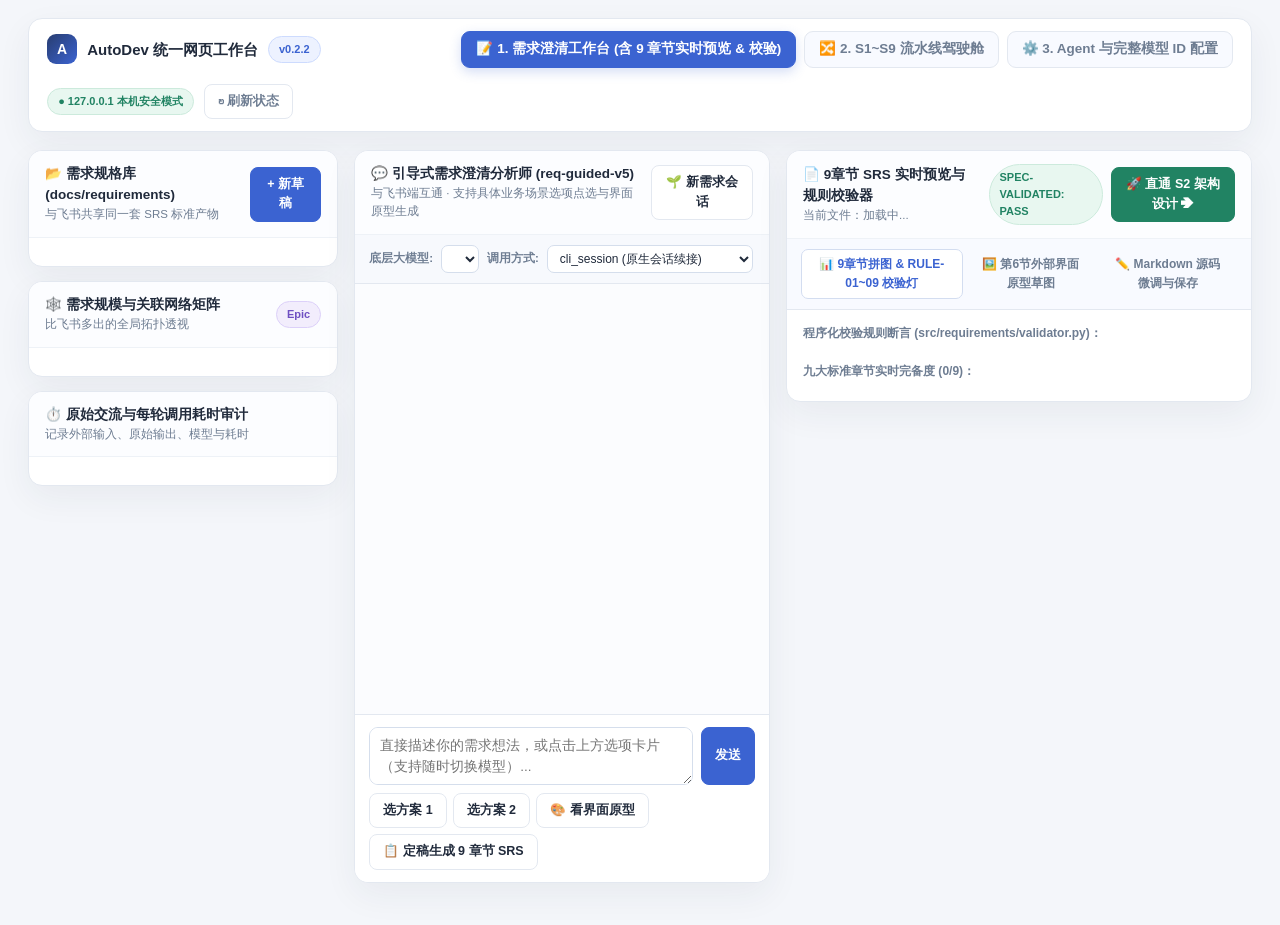
==== src/web/ui.html @ 83dfb812 "feat(web): 沉淀全系统统一网页客户端标准需求规格并落地需求澄清与S1-S9流水线一体化Web工作台 (v0.3.0)" ====
<!doctype html>
<html lang="zh-CN">
<head>
  <meta charset="utf-8">
  <meta name="viewport" content="width=device-width, initial-scale=1">
  <meta name="color-scheme" content="light">
  <title>AutoDev｜全系统统一网页客户端 (需求澄清工作台 + S1~S9 流水线驾驶舱)</title>
  <style>
    :root {
      color-scheme: light;
      --ink: #202a3b;
      --muted: #6e7d92;
      --line: #e3e8f0;
      --paper: #f4f6fa;
      --card: #ffffff;
      --blue: #3b63d1;
      --blue-soft: #edf2ff;
      --green: #218363;
      --green-soft: #e8f7f0;
      --amber: #a36a14;
      --amber-soft: #fff6e5;
      --violet: #6f4fc2;
      --violet-soft: #f2edfc;
      --red: #c24b56;
      --red-soft: #fdecee;
      --shadow: 0 12px 34px rgba(28, 43, 72, .06);
    }
    * { box-sizing: border-box; }
    body {
      margin: 0;
      background: var(--paper);
      color: var(--ink);
      font: 13.5px/1.55 -apple-system, BlinkMacSystemFont, "PingFang SC", "Segoe UI", sans-serif;
    }
    button, select, input, textarea { color: inherit; font: inherit; }
    .shell { max-width: 1560px; margin: 0 auto; padding: 18px clamp(14px, 2.2vw, 32px) 42px; }

    /* Top Navigation Bar */
    .topbar {
      display: flex;
      justify-content: space-between;
      align-items: center;
      gap: 16px;
      padding: 12px 18px;
      background: #fff;
      border: 1px solid var(--line);
      border-radius: 14px;
      box-shadow: var(--shadow);
      margin-bottom: 18px;
      flex-wrap: wrap;
    }
    .brand { display: flex; align-items: center; gap: 10px; font-size: 15px; font-weight: 760; }
    .brand-mark {
      display: grid;
      place-items: center;
      width: 30px;
      height: 30px;
      color: #fff;
      background: linear-gradient(135deg, #283d70, #3b63d1);
      border-radius: 9px;
      font-size: 14px;
      font-weight: 800;
    }
    .nav-tabs { display: flex; gap: 8px; flex-wrap: wrap; }
    .nav-tab {
      border: 1px solid var(--line);
      background: #f8faff;
      color: var(--muted);
      padding: 7px 14px;
      border-radius: 9px;
      font-weight: 650;
      cursor: pointer;
      transition: .15s ease;
    }
    .nav-tab:hover { border-color: #c5d3f5; color: var(--ink); }
    .nav-tab.active {
      background: var(--blue);
      border-color: var(--blue);
      color: #fff;
      box-shadow: 0 4px 12px rgba(59, 99, 209, .22);
    }
    .top-meta { display: flex; align-items: center; gap: 10px; font-size: 12px; color: var(--muted); }
    .pill {
      display: inline-flex;
      align-items: center;
      gap: 5px;
      padding: 4px 10px;
      border-radius: 999px;
      font-size: 11px;
      font-weight: 650;
    }
    .pill.green { background: var(--green-soft); color: var(--green); border: 1px solid #cceadc; }
    .pill.amber { background: var(--amber-soft); color: var(--amber); border: 1px solid #f2ddb6; }
    .pill.blue { background: var(--blue-soft); color: var(--blue); border: 1px solid #cddbfe; }
    .pill.violet { background: var(--violet-soft); color: var(--violet); border: 1px solid #dcd0f9; }
    .pill.red { background: var(--red-soft); color: var(--red); border: 1px solid #f5c8cd; }

    .view-section { display: none; }
    .view-section.active { display: block; }

    /* Common Panels */
    .panel {
      background: var(--card);
      border: 1px solid var(--line);
      border-radius: 14px;
      box-shadow: var(--shadow);
      overflow: hidden;
    }
    .panel-head {
      display: flex;
      justify-content: space-between;
      align-items: center;
      gap: 10px;
      padding: 13px 16px;
      border-bottom: 1px solid #eef2f7;
      background: #fcfdff;
    }
    .panel-title { margin: 0; font-size: 13.5px; font-weight: 750; }
    .panel-sub { color: var(--muted); font-size: 11.5px; }
    .panel-body { padding: 14px 16px; }

    /* Buttons */
    .btn {
      display: inline-flex;
      align-items: center;
      justify-content: center;
      gap: 6px;
      padding: 7px 13px;
      border-radius: 8px;
      border: 1px solid var(--line);
      background: #fff;
      font-size: 12.5px;
      font-weight: 650;
      cursor: pointer;
      transition: .15s ease;
    }
    .btn:hover { background: #f5f8ff; border-color: #c2d1f7; }
    .btn.primary { background: var(--blue); border-color: var(--blue); color: #fff; }
    .btn.primary:hover { background: #2f54bd; }
    .btn.success { background: var(--green); border-color: var(--green); color: #fff; }
    .btn.success:hover { background: #1a6e52; }
    .btn:disabled { opacity: .55; cursor: not-allowed; }

    /* TAB 1: Three-Column Requirement Clarification Workbench */
    .req-grid {
      display: grid;
      grid-template-columns: 310px minmax(400px, 1fr) minmax(460px, 1.12fr);
      gap: 16px;
      align-items: start;
    }
    .srs-item {
      padding: 10px 12px;
      border: 1px solid var(--line);
      border-radius: 10px;
      margin-bottom: 8px;
      cursor: pointer;
      transition: .15s ease;
      background: #fff;
    }
    .srs-item:hover { border-color: #bfd0f7; background: #f9fbff; }
    .srs-item.selected { border-color: var(--blue); background: #f2f6ff; }
    .srs-item-title { font-weight: 700; font-size: 13px; margin-bottom: 4px; word-break: break-all; }
    .srs-item-meta { display: flex; justify-content: space-between; align-items: center; font-size: 11px; color: var(--muted); }

    .rel-card {
      padding: 8px 10px;
      border-radius: 8px;
      background: #f8faff;
      border: 1px solid #e5ecf8;
      margin-bottom: 6px;
      font-size: 12px;
    }
    .rel-type { font-weight: 700; color: var(--violet); margin-right: 6px; font-family: ui-monospace, SFMono-Regular, Menlo, monospace; }

    /* Chat Area */
    .chat-toolbar {
      display: flex;
      gap: 8px;
      flex-wrap: wrap;
      padding: 10px 14px;
      background: #f7f9fd;
      border-bottom: 1px solid var(--line);
      align-items: center;
    }
    .chat-toolbar select {
      padding: 5px 8px;
      border-radius: 7px;
      border: 1px solid #d5deec;
      background: #fff;
      font-size: 12px;
    }
    .chat-stream {
      height: 430px;
      overflow-y: auto;
      padding: 14px;
      display: flex;
      flex-direction: column;
      gap: 12px;
      background: #fbfcfe;
    }
    .msg {
      max-width: 92%;
      padding: 11px 14px;
      border-radius: 12px;
      font-size: 13px;
      line-height: 1.55;
      white-space: pre-wrap;
    }
    .msg.user {
      align-self: flex-end;
      background: var(--blue);
      color: #fff;
      border-bottom-right-radius: 3px;
    }
    .msg.assistant {
      align-self: flex-start;
      background: #fff;
      border: 1px solid var(--line);
      border-bottom-left-radius: 3px;
      box-shadow: 0 2px 8px rgba(0,0,0,.03);
    }
    .choice-box { display: grid; gap: 7px; margin-top: 10px; }
    .choice-btn {
      text-align: left;
      padding: 9px 11px;
      border-radius: 9px;
      border: 1px solid #cad8f8;
      background: #f4f7ff;
      cursor: pointer;
      transition: .15s ease;
    }
    .choice-btn:hover { background: #e6eeff; border-color: var(--blue); }
    .chat-input-area {
      padding: 12px 14px;
      border-top: 1px solid var(--line);
      background: #fff;
    }
    .chat-input-row { display: flex; gap: 8px; }
    .chat-input-row textarea {
      flex: 1;
      height: 58px;
      padding: 8px 10px;
      border: 1px solid #d5deec;
      border-radius: 9px;
      resize: vertical;
    }
    .quick-actions { display: flex; gap: 6px; margin-top: 8px; flex-wrap: wrap; }

    /* Right Column: SRS Live Preview & Validator Checklist */
    .subtabs { display: flex; gap: 6px; padding: 10px 14px; border-bottom: 1px solid var(--line); background: #f8faff; }
    .subtab {
      padding: 5px 10px;
      border-radius: 7px;
      border: 1px solid transparent;
      font-size: 12px;
      font-weight: 650;
      color: var(--muted);
      cursor: pointer;
      background: transparent;
    }
    .subtab.active { background: #fff; border-color: #d3ddf0; color: var(--blue); }
    .rule-grid { display: grid; grid-template-columns: 1fr 1fr; gap: 7px; margin-bottom: 12px; }
    .rule-item {
      display: flex;
      align-items: center;
      gap: 7px;
      padding: 7px 9px;
      border-radius: 8px;
      border: 1px solid var(--line);
      font-size: 11.5px;
      background: #fff;
    }
    .rule-item.pass { border-color: #cceadc; background: #f6fcf9; }
    .rule-item.fail { border-color: #f5c8cd; background: #fff8f8; }
    .sec-list { display: grid; gap: 7px; max-height: 360px; overflow-y: auto; }
    .sec-card {
      padding: 9px 11px;
      border-radius: 9px;
      border: 1px solid var(--line);
      background: #fff;
    }
    .sec-card-head { display: flex; justify-content: space-between; align-items: center; font-weight: 700; font-size: 12.5px; }
    .sec-card-preview { margin-top: 4px; font-size: 11.5px; color: var(--muted); white-space: pre-wrap; max-height: 68px; overflow: hidden; }
    .wireframe-box {
      background: #172030;
      color: #e6edf7;
      padding: 14px;
      border-radius: 10px;
      font: 12px/1.45 ui-monospace, SFMono-Regular, Menlo, Monaco, Consolas, monospace;
      overflow-x: auto;
      white-space: pre;
    }
    .srs-editor {
      width: 100%;
      height: 440px;
      padding: 12px;
      border: 1px solid #d5deec;
      border-radius: 9px;
      font: 12.5px/1.5 ui-monospace, SFMono-Regular, Menlo, monospace;
    }

    /* TAB 2: S1~S9 Pipeline Cockpit (Inherited & Expanded from autodev-workflow-prototype.html) */
    .run-selector-bar {
      display: flex;
      gap: 10px;
      overflow-x: auto;
      padding-bottom: 8px;
      margin-bottom: 14px;
    }
    .run-chip {
      flex: none;
      display: flex;
      align-items: center;
      gap: 8px;
      padding: 9px 14px;
      background: #fff;
      border: 1px solid var(--line);
      border-radius: 11px;
      cursor: pointer;
      transition: .15s ease;
    }
    .run-chip:hover { border-color: #b8caf6; }
    .run-chip.selected { border-color: var(--blue); background: #f2f6ff; box-shadow: 0 3px 10px rgba(59,99,209,.1); }
    .overview-metrics {
      display: grid;
      grid-template-columns: repeat(4, 1fr);
      margin-bottom: 16px;
      background: #fff;
      border: 1px solid var(--line);
      border-radius: 12px;
      box-shadow: var(--shadow);
    }
    .metric { padding: 12px 16px; border-right: 1px solid var(--line); }
    .metric:last-child { border-right: 0; }
    .metric-label { color: var(--muted); font-size: 11px; }
    .metric-value { margin-top: 3px; font-weight: 750; font-size: 14px; }

    .cockpit-workspace {
      display: grid;
      grid-template-columns: minmax(410px, 0.96fr) minmax(480px, 1.14fr);
      gap: 16px;
      align-items: start;
    }
    .stages { padding: 8px 14px 14px 18px; }
    .stage-row {
      position: relative;
      display: grid;
      grid-template-columns: 31px minmax(0, 1fr);
      gap: 10px;
      width: 100%;
      border: 0;
      padding: 0;
      text-align: left;
      background: transparent;
      cursor: pointer;
    }
    .stage-row:not(:last-child) { padding-bottom: 7px; }
    .stage-row:not(:last-child)::before {
      content: "";
      position: absolute;
      left: 14px;
      top: 30px;
      bottom: 0;
      width: 1px;
      background: #e2e8f0;
    }
    .stage-marker {
      z-index: 1;
      display: grid;
      place-items: center;
      width: 29px;
      height: 29px;
      border: 1px solid #dfe5ec;
      border-radius: 50%;
      color: #8a96a7;
      background: #fff;
      font-size: 10px;
      font-weight: 700;
    }
    .stage-content {
      min-width: 0;
      border: 1px solid transparent;
      border-radius: 10px;
      padding: 7px 10px 8px;
      transition: .15s ease;
    }
    .stage-row:hover .stage-content { background: #f8faff; }
    .stage-row.selected .stage-content { border-color: #cad8fb; background: #f3f7ff; }
    .stage-row.complete .stage-marker { border-color: #b9dfcf; color: var(--green); background: var(--green-soft); }
    .stage-row.running .stage-marker { border-color: #bdcdf8; color: var(--blue); background: var(--blue-soft); box-shadow: 0 0 0 4px #eff3ff; }
    .stage-row.paused .stage-marker { border-color: #f0d9ad; color: var(--amber); background: var(--amber-soft); }
    .stage-topline { display: flex; align-items: center; gap: 8px; }
    .stage-name { font-size: 13px; font-weight: 700; }
    .stage-id { color: #909cb0; font-size: 10.5px; font-weight: 700; }
    .status-badge {
      margin-left: auto;
      border-radius: 999px;
      padding: 2px 8px;
      font-size: 10px;
      font-weight: 650;
    }
    .status-badge.complete { color: var(--green); background: var(--green-soft); }
    .status-badge.running { color: var(--blue); background: var(--blue-soft); }
    .status-badge.paused { color: var(--amber); background: var(--amber-soft); }
    .status-badge.pending { color: #7f8c9f; background: #f1f4f8; }
    .stage-summary { margin-top: 2px; color: var(--muted); font-size: 11.5px; }

    .artifact-viewer {
      background: #1a2232;
      color: #e9eef7;
      padding: 13px;
      border-radius: 10px;
      font: 12px/1.5 ui-monospace, SFMono-Regular, Menlo, monospace;
      max-height: 360px;
      overflow: auto;
      white-space: pre-wrap;
    }
    .human-panel {
      border-color: #ecdcbf;
      background: linear-gradient(130deg, #fffdf9, #fff9ee);
      margin-top: 14px;
    }
    .human-options { display: grid; gap: 8px; margin: 10px 0; }
    .human-option {
      display: flex;
      align-items: center;
      gap: 8px;
      padding: 8px 10px;
      border: 1px solid #eadcc3;
      border-radius: 8px;
      background: rgba(255,255,255,.75);
      cursor: pointer;
    }

    /* TAB 3: Config Table */
    .cfg-table { width: 100%; border-collapse: collapse; font-size: 13px; }
    .cfg-table th, .cfg-table td { padding: 10px 12px; border-bottom: 1px solid var(--line); text-align: left; }
    .cfg-table th { background: #f8faff; color: var(--muted); font-weight: 700; font-size: 12px; }

    .toast {
      position: fixed;
      bottom: 20px;
      right: 24px;
      padding: 11px 16px;
      background: #1e293b;
      color: #fff;
      border-radius: 10px;
      box-shadow: 0 10px 25px rgba(0,0,0,.18);
      font-size: 13px;
      display: none;
      z-index: 999;
    }
    @media (max-width: 1180px) {
      .req-grid, .cockpit-workspace { grid-template-columns: 1fr; }
      .overview-metrics { grid-template-columns: 1fr 1fr; }
    }
  </style>
</head>
<body>
  <main class="shell">
    <!-- Topbar -->
    <nav class="topbar" aria-label="主导航">
      <div class="brand">
        <span class="brand-mark">A</span>
        <span>AutoDev 统一网页工作台</span>
        <span class="pill blue">v0.2.2</span>
      </div>
      <div class="nav-tabs" role="tablist">
        <button class="nav-tab active" data-tab="tab-req" onclick="switchMainTab('tab-req')">
          📝 1. 需求澄清工作台 (含 9 章节实时预览 & 校验)
        </button>
        <button class="nav-tab" data-tab="tab-cockpit" onclick="switchMainTab('tab-cockpit')">
          🔀 2. S1~S9 流水线驾驶舱 <span id="nav-human-badge" class="pill amber" style="display:none;margin-left:4px;">待决定</span>
        </button>
        <button class="nav-tab" data-tab="tab-config" onclick="switchMainTab('tab-config')">
          ⚙️ 3. Agent 与完整模型 ID 配置
        </button>
      </div>
      <div class="top-meta">
        <span class="pill green">● 127.0.0.1 本机安全模式</span>
        <button class="btn" onclick="refreshOverview()">↻ 刷新状态</button>
      </div>
    </nav>

    <!-- =====================================================================
         TAB 1: 需求澄清工作台 (比飞书多出：关系网络、耗时审计、9章节实时预览、RULE-01~09红绿灯)
         ===================================================================== -->
    <section id="tab-req" class="view-section active">
      <div class="req-grid">
        <!-- 左栏：需求库、规模与关联网络图谱、每轮调用耗时审计 -->
        <div style="display:grid;gap:14px;">
          <section class="panel">
            <div class="panel-head">
              <div>
                <h2 class="panel-title">📂 需求规格库 (docs/requirements)</h2>
                <div class="panel-sub">与飞书共享同一套 SRS 标准产物</div>
              </div>
              <button class="btn primary" onclick="createNewSrsDraft()">+ 新草稿</button>
            </div>
            <div class="panel-body" id="srs-list-container" style="max-height:230px;overflow-y:auto;"></div>
          </section>

          <section class="panel">
            <div class="panel-head">
              <div>
                <h2 class="panel-title">🕸️ 需求规模与关联网络矩阵</h2>
                <div class="panel-sub">比飞书多出的全局拓扑透视</div>
              </div>
              <span id="current-scale-badge" class="pill violet">Epic</span>
            </div>
            <div class="panel-body" id="relations-container"></div>
          </section>

          <section class="panel">
            <div class="panel-head">
              <div>
                <h2 class="panel-title">⏱️ 原始交流与每轮调用耗时审计</h2>
                <div class="panel-sub">记录外部输入、原始输出、模型与耗时</div>
              </div>
            </div>
            <div class="panel-body" id="audit-log-container" style="max-height:190px;overflow-y:auto;font-size:11.5px;"></div>
          </section>
        </div>

        <!-- 中栏：引导式需求澄清对话（支持模型/调用方式独立切换、1/2 数字卡片点选） -->
        <section class="panel">
          <div class="panel-head">
            <div>
              <h2 class="panel-title">💬 引导式需求澄清分析师 (req-guided-v5)</h2>
              <div class="panel-sub">与飞书端互通 · 支持具体业务场景选项点选与界面原型生成</div>
            </div>
            <button class="btn" onclick="sendQuickChat('/new')">🌱 新需求会话</button>
          </div>
          <div class="chat-toolbar">
            <label style="font-size:11.5px;font-weight:700;color:var(--muted);">底层大模型:</label>
            <select id="req-model-select" title="完整模型 ID 源自 config.yaml"></select>
            <label style="font-size:11.5px;font-weight:700;color:var(--muted);">调用方式:</label>
            <select id="req-mode-select">
              <option value="cli_session">cli_session (原生会话续接)</option>
              <option value="cli_stateless">cli_stateless (无状态+历史注入)</option>
            </select>
          </div>
          <div class="chat-stream" id="chat-stream"></div>
          <div class="chat-input-area">
            <div class="chat-input-row">
              <textarea id="chat-input" placeholder="直接描述你的需求想法，或点击上方选项卡片（支持随时切换模型）..."></textarea>
              <button class="btn primary" id="chat-send-btn" onclick="sendReqChat()">发送</button>
            </div>
            <div class="quick-actions">
              <button class="btn" onclick="sendQuickChat('1')">选方案 1</button>
              <button class="btn" onclick="sendQuickChat('2')">选方案 2</button>
              <button class="btn" onclick="sendQuickChat('看原型')">🎨 看界面原型</button>
              <button class="btn" onclick="sendQuickChat('定稿')">📋 定稿生成 9 章节 SRS</button>
            </div>
          </div>
        </section>

        <!-- 右栏：9章节 SRS 实时生长预览、RULE-01~09 校验器与一键直通 S2 -->
        <section class="panel">
          <div class="panel-head">
            <div>
              <h2 class="panel-title" id="preview-doc-title">📄 9章节 SRS 实时预览与规则校验器</h2>
              <div class="panel-sub" id="preview-doc-filename">当前文件：加载中...</div>
            </div>
            <div style="display:flex;gap:8px;align-items:center;">
              <span id="srs-valid-badge" class="pill green">SPEC-VALIDATED: PASS</span>
              <button class="btn success" id="handoff-s2-btn" onclick="handoffCurrentSrsToS2()">
                🚀 直通 S2 架构设计 ➔
              </button>
            </div>
          </div>
          <div class="subtabs">
            <button class="subtab active" data-sub="sub-checklist" onclick="switchSrsSubTab('sub-checklist')">
              📊 9章节拼图 & RULE-01~09 校验灯
            </button>
            <button class="subtab" data-sub="sub-wireframe" onclick="switchSrsSubTab('sub-wireframe')">
              🖼️ 第6节外部界面原型草图
            </button>
            <button class="subtab" data-sub="sub-editor" onclick="switchSrsSubTab('sub-editor')">
              ✏️ Markdown 源码微调与保存
            </button>
          </div>
          <div class="panel-body">
            <!-- Subtab 1: Checklist -->
            <div id="sub-checklist" class="srs-subview">
              <div style="margin-bottom:8px;font-size:12px;font-weight:700;color:var(--muted);">
                程序化校验规则断言 (src/requirements/validator.py)：
              </div>
              <div class="rule-grid" id="rules-grid"></div>
              <div style="margin:10px 0 6px;font-size:12px;font-weight:700;color:var(--muted);">
                九大标准章节实时完备度 (<span id="sections-ready-counter">0/9</span>)：
              </div>
              <div class="sec-list" id="sections-list"></div>
            </div>
            <!-- Subtab 2: Wireframe -->
            <div id="sub-wireframe" class="srs-subview" style="display:none;">
              <div style="margin-bottom:8px;font-size:12px;color:var(--muted);">
                提取自第 6 节 `## 6. 外部界面原型草图 (UI Wireframe)`：
              </div>
              <div class="wireframe-box" id="wireframe-preview">暂无界面原型草图</div>
            </div>
            <!-- Subtab 3: Editor -->
            <div id="sub-editor" class="srs-subview" style="display:none;">
              <div style="display:flex;justify-content:space-between;align-items:center;margin-bottom:8px;gap:8px;">
                <input id="editor-filename" style="flex:1;padding:6px 10px;border:1px solid #d5deec;border-radius:7px;" placeholder="REQ-MODULE-ACTION-YYYYMMDD.md">
                <button class="btn" onclick="validateEditorContent()">🔍 实时校验</button>
                <button class="btn primary" onclick="saveEditorContent()">💾 保存并落盘</button>
              </div>
              <textarea id="srs-markdown-editor" class="srs-editor"></textarea>
            </div>
          </div>
        </section>
      </div>
    </section>

    <!-- =====================================================================
         TAB 2: S1~S9 流水线驾驶舱 (连接前面分析的 autodev-workflow-prototype.html 与第9节设计)
         ===================================================================== -->
    <section id="tab-cockpit" class="view-section">
      <div class="run-selector-bar" id="run-selector-bar"></div>

      <section class="overview-metrics" aria-label="任务概览">
        <div class="metric">
          <div class="metric-label">当前需求与进度</div>
          <div class="metric-value" id="m-progress">—</div>
        </div>
        <div class="metric">
          <div class="metric-label">阶段完成度</div>
          <div class="metric-value" id="m-completed">—</div>
        </div>
        <div class="metric">
          <div class="metric-label">当前执行角色与完整模型 ID</div>
          <div class="metric-value" id="m-agent-model">—</div>
        </div>
        <div class="metric">
          <div class="metric-label">运行状态与人工关口</div>
          <div class="metric-value" id="m-status">—</div>
        </div>
      </section>

      <div class="cockpit-workspace">
        <!-- 左栏：S1 ~ S9 阶段列表 -->
        <section class="panel">
          <div class="panel-head">
            <div>
              <h2 class="panel-title">🛤️ 处理步骤 (S1 ~ S9 全生命周期流水线)</h2>
              <div class="panel-sub">点击任一阶段查看职责说明、真实落盘产物与审查原文对照</div>
            </div>
            <span class="panel-sub" id="run-kind-label">pipeline/build</span>
          </div>
          <div class="stages" id="cockpit-stage-list"></div>
        </section>

        <!-- 右栏：阶段详情 + 真实产物阅读器 + 需求变更轨迹 + 人工决策面板 -->
        <div>
          <section class="panel">
            <div class="panel-head">
              <div>
                <div style="font-size:11px;font-weight:700;color:var(--muted);" id="st-detail-overline">S2 · 处理阶段 › designer</div>
                <h2 class="panel-title" style="font-size:17px;margin-top:2px;" id="st-detail-title">方案设计与任务分解</h2>
              </div>
              <span class="pill blue" id="st-detail-badge">运行中</span>
            </div>
            <div class="panel-body">
              <p style="margin:0 0 10px;color:var(--muted);font-size:12.5px;" id="st-detail-task"></p>
              <div style="display:flex;gap:6px;flex-wrap:wrap;margin-bottom:10px;" id="st-artifact-tabs"></div>
              <div class="artifact-viewer" id="st-artifact-content">请选择上方产物文件查看内容...</div>
            </div>
          </section>

          <!-- 需要你参与 (待你决定) 人工回复面板 -->
          <section class="panel human-panel" id="cockpit-human-panel">
            <div class="panel-head" style="background:transparent;border-bottom-color:#f0e4cd;">
              <h2 class="panel-title" style="color:#78531a;">◉ 需要你参与（人工关口与决策回复）</h2>
              <span class="pill amber" id="human-status-pill">等待拍板</span>
            </div>
            <div class="panel-body">
              <div style="font-size:12.5px;color:#6e5d43;margin-bottom:8px;" id="human-decision-desc">
                当流水线停在 S9 发布前确认或审查达到轮次上限时，可在此直接拍板（写入 human/reply-K.md）：
              </div>
              <div class="human-options">
                <label class="human-option">
                  <input type="radio" name="human-action" value="continue" checked>
                  <span><strong>批准继续 (continue)</strong> — 放行当前人工关口（如批准 S9 正式发布）或在原阶段继续下一轮</span>
                </label>
                <label class="human-option">
                  <input type="radio" name="human-action" value="rework">
                  <span><strong>退回指定阶段重做 (rework)</strong> — 回到指定阶段开启新一轮并重置计数器</span>
                  <select id="human-rework-stage" style="margin-left:auto;padding:3px 7px;border-radius:6px;border:1px solid #d8c8a8;">
                    <option value="S2">S2 架构设计</option>
                    <option value="S4">S4 编码实现</option>
                    <option value="S1">S1 需求分析</option>
                  </select>
                </label>
                <label class="human-option">
                  <input type="radio" name="human-action" value="reject">
                  <span><strong>拒绝并终止需求 (reject)</strong> — 标记为 rejected 并归档原因</span>
                </label>
              </div>
              <div style="display:flex;gap:8px;margin-top:10px;">
                <input id="human-reply-note" style="flex:1;padding:7px 10px;border:1px solid #decba8;border-radius:8px;background:#fff;" placeholder="输入决策附言（作为「用户决定」传给后续每个 Agent，优先级高于需求原文）...">
                <button class="btn primary" onclick="submitHumanReply()">提交决策回复</button>
              </div>
            </div>
          </section>
        </div>
      </div>
    </section>

    <!-- =====================================================================
         TAB 3: Agent 与完整模型 ID 配置 (含 D008 异构厂商校验与乐观锁)
         ===================================================================== -->
    <section id="tab-config" class="view-section">
      <div style="display:grid;grid-template-columns:1.1fr 0.9fr;gap:16px;align-items:start;">
        <section class="panel">
          <div class="panel-head">
            <div>
              <h2 class="panel-title">⚙️ 阶段角色与 Agent 绑定 (config.yaml)</h2>
              <div class="panel-sub">保存前自动执行 D008 校验：作者与审查者（designer/design_reviewer、coder/code_reviewer、coder/acceptor）厂商必须不同</div>
            </div>
            <button class="btn primary" onclick="saveRolesConfig()">💾 校验并保存配置</button>
          </div>
          <div class="panel-body">
            <table class="cfg-table" id="roles-cfg-table">
              <thead>
                <tr>
                  <th>流水线角色 (Role)</th>
                  <th>职责说明</th>
                  <th>绑定 Agent</th>
                  <th>对应完整模型 ID 与厂商</th>
                </tr>
              </thead>
              <tbody></tbody>
            </table>
          </div>
        </section>

        <section class="panel">
          <div class="panel-head">
            <div>
              <h2 class="panel-title">🧠 已注册完整模型 ID 表 (遵循 docs/MODELS.md)</h2>
              <div class="panel-sub">严禁使用 sonnet/opus 等短别名，防止网关静默降级</div>
            </div>
          </div>
          <div class="panel-body">
            <table class="cfg-table" id="agents-cfg-table">
              <thead>
                <tr>
                  <th>Agent 名称</th>
                  <th>CLI</th>
                  <th>厂商 (Vendor)</th>
                  <th>完整模型 ID (Model)</th>
                  <th>强度 (Effort)</th>
                </tr>
              </thead>
              <tbody></tbody>
            </table>
          </div>
        </section>
      </div>
    </section>
  </main>

  <div class="toast" id="toast"></div>

  <script>
    const STAGE_NAMES = {
      S1: "需求分析",
      S2: "方案设计与任务分解",
      S3: "设计审查",
      S4: "编码实现",
      S5: "自动检查",
      S6: "代码审查",
      S7: "生成发布候选",
      S7U: "使用验证 (隔离实跑)",
      S8: "独立验收",
      S9: "正式发布"
    };

    const ROLE_LABELS = {
      analyst: "S1 需求分析者",
      designer: "S2 方案设计者 (作者)",
      design_reviewer: "S3 设计审查者 (须与设计者异构厂商)",
      coder: "S4 编码实现者 (作者)",
      code_reviewer: "S6 代码审查者 (须与编码者异构厂商)",
      acceptor: "S8 独立验收者 (须与编码者异构厂商)"
    };

    let STATE = {
      srsList: [],
      runs: [],
      models: [],
      session: {},
      auditLog: [],
      config: { version_hash: "", agents: {}, roles: {}, limits: {} },
      currentSrsFile: "",
      currentSrsContent: "",
      currentRunId: "",
      currentRunDetail: null,
      selectedStageCode: "S2"
    };

    function showToast(msg, isError = false) {
      const el = document.getElementById("toast");
      el.textContent = msg;
      el.style.background = isError ? "#b93844" : "#1e293b";
      el.style.display = "block";
      clearTimeout(window._toastTimer);
      window._toastTimer = setTimeout(() => { el.style.display = "none"; }, 3600);
    }

    function switchMainTab(tabId) {
      document.querySelectorAll(".nav-tab").forEach(btn => {
        btn.classList.toggle("active", btn.dataset.tab === tabId);
      });
      document.querySelectorAll(".view-section").forEach(sec => {
        sec.classList.toggle("active", sec.id === tabId);
      });
    }

    function switchSrsSubTab(subId) {
      document.querySelectorAll(".subtab").forEach(btn => {
        btn.classList.toggle("active", btn.dataset.sub === subId);
      });
      document.querySelectorAll(".srs-subview").forEach(div => {
        div.style.display = div.id === subId ? "block" : "none";
      });
    }

    async function refreshOverview() {
      const res = await fetch("/api/overview");
      const data = await res.json();
      if (!data.ok) return;
      STATE.srsList = data.srs_list || [];
      STATE.runs = data.runs || [];
      STATE.models = data.models || [];
      STATE.session = data.session || {};
      STATE.auditLog = data.audit_log || [];
      STATE.config = data.config || STATE.config;

      renderModelSelectors();
      renderSrsList();
      renderAuditLog();
      renderChatHistoryFromSession();
      renderRunsSelector();
      renderConfigTables();

      const waitingCount = STATE.runs.filter(r => r.waiting_human).length;
      const badge = document.getElementById("nav-human-badge");
      if (waitingCount > 0) {
        badge.style.display = "inline-flex";
        badge.textContent = `待你决定 ${waitingCount}`;
      } else {
        badge.style.display = "none";
      }

      if (!STATE.currentSrsFile && STATE.srsList.length > 0) {
        await loadSrsDocument(STATE.srsList[0].filename);
      }
      if (!STATE.currentRunId && STATE.runs.length > 0) {
        await loadRunDetail(STATE.runs[0].id);
      }
    }

    function renderModelSelectors() {
      const sel = document.getElementById("req-model-select");
      const currAgent = STATE.session.agent || "claude-sonnet";
      sel.innerHTML = STATE.models.map(m =>
        `<option value="${m.name}" ${m.name === currAgent ? "selected" : ""}>${m.name} → ${m.full_model_id} (${m.vendor})</option>`
      ).join("");
      document.getElementById("req-mode-select").value = STATE.session.mode || "cli_session";
    }

    function renderSrsList() {
      const box = document.getElementById("srs-list-container");
      if (!STATE.srsList.length) {
        box.innerHTML = `<div style="color:var(--muted);font-size:12px;">暂无定稿文档，可在中间对话或点击【+ 新草稿】创建。</div>`;
        return;
      }
      box.innerHTML = STATE.srsList.map(item => `
        <div class="srs-item ${item.filename === STATE.currentSrsFile ? 'selected' : ''}" onclick="loadSrsDocument('${item.filename}')">
          <div class="srs-item-title">${item.title}</div>
          <div class="srs-item-meta">
            <span>${item.filename}</span>
            <span class="pill ${item.is_valid ? 'green' : 'amber'}">${item.is_valid ? 'PASS 9/9' : item.sections_ready + '/9'}</span>
          </div>
        </div>
      `).join("");
    }

    async function loadSrsDocument(filename) {
      const res = await fetch(`/api/srs?file=${encodeURIComponent(filename)}`);
      const data = await res.json();
      if (!data.ok) {
        showToast(data.error || "加载需求文件失败", true);
        return;
      }
      STATE.currentSrsFile = data.filename;
      STATE.currentSrsContent = data.content;
      document.getElementById("editor-filename").value = data.filename;
      document.getElementById("srs-markdown-editor").value = data.content;
      renderSrsList();
      renderSrsValidationView(data.filename, data.validation);
    }

    function renderSrsValidationView(filename, v) {
      document.getElementById("preview-doc-title").textContent = `📄 ${v.metadata.title || '软件需求规格说明书'}`;
      document.getElementById("preview-doc-filename").textContent = `当前文件：docs/requirements/${filename}`;

      const badge = document.getElementById("srs-valid-badge");
      const btn = document.getElementById("handoff-s2-btn");
      if (v.is_valid) {
        badge.className = "pill green";
        badge.textContent = "✅ SPEC-VALIDATED: PASS";
        btn.disabled = false;
      } else {
        badge.className = "pill red";
        badge.textContent = `⚠️ 待完善 (${v.errors.length} 项未过)`;
        btn.disabled = true;
      }

      document.getElementById("current-scale-badge").textContent = v.scale || "未标定";
      const relBox = document.getElementById("relations-container");
      if (!v.relations || !v.relations.length) {
        relBox.innerHTML = `<div style="color:var(--muted);font-size:12px;">未声明外部需求关联</div>`;
      } else {
        relBox.innerHTML = v.relations.map(r => `
          <div class="rel-card"><span class="rel-type">${r.type}:</span><span>${r.target}</span></div>
        `).join("");
      }

      document.getElementById("rules-grid").innerHTML = (v.rules || []).map(r => `
        <div class="rule-item ${r.passed ? 'pass' : 'fail'}" title="${(r.errors || []).join('; ')}">
          <span>${r.passed ? '✅' : '❌'}</span>
          <div>
            <strong>${r.code}</strong>: ${r.description}
          </div>
        </div>
      `).join("");

      document.getElementById("sections-ready-counter").textContent = `${v.sections_ready_count}/9`;
      document.getElementById("sections-list").innerHTML = (v.sections || []).map(s => `
        <div class="sec-card">
          <div class="sec-card-head">
            <span>${s.title}</span>
            <span class="pill ${s.present ? 'green' : 'amber'}">${s.present ? '已就绪' : '待补充'}</span>
          </div>
          <div class="sec-card-preview">${s.preview || '（尚未填写该章节内容）'}</div>
        </div>
      `).join("");

      document.getElementById("wireframe-preview").textContent = v.wireframe || "（当前文档第 6 节尚未包含 ```text 线框图）";
    }

    function renderAuditLog() {
      const box = document.getElementById("audit-log-container");
      if (!STATE.auditLog.length) {
        box.innerHTML = `<div style="color:var(--muted);">暂无本机调用记录。发送需求对话后将自动记录每轮开始/结束时间、完整模型 ID 与耗时。</div>`;
        return;
      }
      box.innerHTML = STATE.auditLog.slice().reverse().map(a => `
        <div style="border-bottom:1px solid #eef2f7;padding:6px 0;">
          <div style="display:flex;justify-content:space-between;font-weight:700;">
            <span>第 ${a.turn} 轮 · ${a.full_model_id}</span>
            <span style="color:var(--blue);">${a.duration_sec}s</span>
          </div>
          <div style="color:var(--muted);white-space:nowrap;overflow:hidden;text-overflow:ellipsis;">
            输入: ${a.user_input}
          </div>
        </div>
      `).join("");
    }

    function renderChatHistoryFromSession() {
      const stream = document.getElementById("chat-stream");
      const hist = (STATE.session && STATE.session.history) || [];
      if (!hist.length) {
        stream.innerHTML = `
          <div class="msg assistant">👋 你好！我是 AutoDev 需求分析师（网页与飞书同源引擎）。
你可以在下方直接描述想做的需求，我会自动探测项目代码模块与近期 Git 变更，用 1、2 具象业务场景选项帮你快速对齐边界，并在右侧实时点亮 9 章节标准需求规格说明书！</div>
        `;
        return;
      }
      stream.innerHTML = hist.map(turn => `
        <div class="msg user">${escapeHtml(turn.user || "")}</div>
        <div class="msg assistant">${escapeHtml(turn.assistant || "")}</div>
      `).join("");
      stream.scrollTop = stream.scrollHeight;
    }

    function escapeHtml(str) {
      return String(str).replace(/&/g, "&amp;").replace(/</g, "&lt;").replace(/>/g, "&gt;");
    }

    async function sendQuickChat(text) {
      document.getElementById("chat-input").value = text;
      await sendReqChat();
    }

    async function sendReqChat() {
      const input = document.getElementById("chat-input");
      const text = input.value.trim();
      if (!text) return;
      const agent = document.getElementById("req-model-select").value;
      const mode = document.getElementById("req-mode-select").value;
      const btn = document.getElementById("chat-send-btn");

      const stream = document.getElementById("chat-stream");
      stream.innerHTML += `<div class="msg user">${escapeHtml(text)}</div>`;
      stream.innerHTML += `<div class="msg assistant" id="pending-msg">⏳ 正在调用 ${agent} (${mode}) 分析项目上下文与需求拼图...</div>`;
      stream.scrollTop = stream.scrollHeight;
      input.value = "";
      btn.disabled = true;

      try {
        const res = await fetch("/api/req/chat", {
          method: "POST",
          headers: { "Content-Type": "application/json" },
          body: JSON.stringify({ message: text, agent, mode })
        });
        const data = await res.json();
        const pending = document.getElementById("pending-msg");
        if (pending) pending.remove();

        let choicesHtml = "";
        if (data.choices && data.choices.length) {
          choicesHtml = `<div class="choice-box">` + data.choices.map(c => `
            <button class="choice-btn" onclick="sendQuickChat('${c.index}')">
              <strong>[${c.index}] ${escapeHtml(c.label)}</strong><br>
              <span style="font-size:12px;color:var(--muted);">${escapeHtml(c.description)}</span>
            </button>
          `).join("") + `</div>`;
        }
        stream.innerHTML += `
          <div class="msg assistant">${escapeHtml(data.reply || data.error || "")}${choicesHtml}</div>
        `;
        stream.scrollTop = stream.scrollHeight;

        await refreshOverview();
        if (data.archived_filename) {
          await loadSrsDocument(data.archived_filename);
          showToast(`✅ 已定稿归档: ${data.archived_filename}`);
        }
      } catch (e) {
        showToast("调用失败: " + e.message, true);
      } finally {
        btn.disabled = false;
      }
    }

    function createNewSrsDraft() {
      const ts = new Date().toISOString().slice(0, 10).replace(/-/g, "");
      const fname = `REQ-CUSTOM-NEW-${ts}.md`;
      document.getElementById("editor-filename").value = fname;
      switchSrsSubTab("sub-editor");
      showToast("已在编辑器准备新文件名，修改后点击【保存并落盘】即可。");
    }

    async function validateEditorContent() {
      const content = document.getElementById("srs-markdown-editor").value;
      const fname = document.getElementById("editor-filename").value || "REQ-DRAFT.md";
      const res = await fetch("/api/srs/validate", {
        method: "POST",
        headers: { "Content-Type": "application/json" },
        body: JSON.stringify({ content })
      });
      const data = await res.json();
      if (data.ok) {
        renderSrsValidationView(fname, data.validation);
        showToast(data.validation.is_valid ? "✅ 校验通过 (PASS 9/9)！" : `⚠️ 存在 ${data.validation.errors.length} 项未通过`);
      }
    }

    async function saveEditorContent() {
      const filename = document.getElementById("editor-filename").value.trim();
      const content = document.getElementById("srs-markdown-editor").value;
      const res = await fetch("/api/srs/save", {
        method: "POST",
        headers: { "Content-Type": "application/json" },
        body: JSON.stringify({ filename, content })
      });
      const data = await res.json();
      if (!data.ok) {
        showToast(data.error || "保存失败", true);
        return;
      }
      STATE.currentSrsFile = data.filename;
      STATE.srsList = data.srs_list || STATE.srsList;
      renderSrsList();
      renderSrsValidationView(data.filename, data.validation);
      showToast(`💾 已保存 ${data.filename}`);
    }

    async function handoffCurrentSrsToS2() {
      if (!STATE.currentSrsFile) return;
      const res = await fetch("/api/srs/handoff", {
        method: "POST",
        headers: { "Content-Type": "application/json" },
        body: JSON.stringify({ filename: STATE.currentSrsFile, project: "autodev" })
      });
      const data = await res.json();
      if (!data.ok) {
        showToast(data.error || "移交 S2 失败", true);
        return;
      }
      STATE.runs = data.runs || STATE.runs;
      const newRunId = data.handoff.run_id;
      showToast(`🚀 已直通移交至 S2 架构设计！运行号: ${newRunId}`);
      renderRunsSelector();
      await loadRunDetail(newRunId);
      switchMainTab("tab-cockpit");
    }

    /* ==================== TAB 2: S1~S9 Pipeline Cockpit ==================== */
    function renderRunsSelector() {
      const bar = document.getElementById("run-selector-bar");
      if (!STATE.runs.length) {
        bar.innerHTML = `<div style="color:var(--muted);">暂无流水线运行记录。在 Tab 1 点击【🚀 直通 S2 架构设计】即可创建。</div>`;
        return;
      }
      bar.innerHTML = STATE.runs.map(r => {
        const pillClass = r.waiting_human ? "amber" : (r.status === "done" ? "green" : (r.status === "active" ? "blue" : "red"));
        const statusText = r.waiting_human ? "⚠️ 待你决定" : `${r.stage} · ${r.status}`;
        return `
          <div class="run-chip ${r.id === STATE.currentRunId ? 'selected' : ''}" onclick="loadRunDetail('${r.id}')">
            <div>
              <div style="font-weight:750;font-size:12.5px;">${r.id}</div>
              <div style="font-size:11px;color:var(--muted);max-width:210px;white-space:nowrap;overflow:hidden;text-overflow:ellipsis;">${escapeHtml(r.title)}</div>
            </div>
            <span class="pill ${pillClass}">${statusText}</span>
          </div>
        `;
      }).join("");
    }

    async function loadRunDetail(runId) {
      const res = await fetch(`/api/run?id=${encodeURIComponent(runId)}`);
      const data = await res.json();
      if (!data.ok) {
        showToast(data.error || "加载运行详情失败", true);
        return;
      }
      STATE.currentRunId = runId;
      STATE.currentRunDetail = data.run;
      STATE.selectedStageCode = data.run.state.stage || "S2";
      renderRunsSelector();
      renderCockpitView();
    }

    function renderCockpitView() {
      const run = STATE.currentRunDetail;
      if (!run) return;
      const st = run.state;
      const step = st.step || {};
      const doneCount = run.stages.filter(s => s.ui_status === "complete").length;

      document.getElementById("m-progress").textContent = `${st.id} · ${STAGE_NAMES[st.stage] || st.stage} (第 ${st.round} 轮)`;
      document.getElementById("m-completed").textContent = `${doneCount} / ${run.stages.length} 阶段已完成`;
      document.getElementById("m-agent-model").textContent = `${step.agent || '程序'} (${step.model || 'tool'})`;
      document.getElementById("m-status").textContent = st.status === "needs-human" ? "⏸️ 等待你拍板决定" : `● ${st.status}`;
      document.getElementById("run-kind-label").textContent = st.kind || "pipeline/design";

      const listEl = document.getElementById("cockpit-stage-list");
      listEl.innerHTML = run.stages.map((s, i) => {
        const statusLabel = { complete: "已完成", running: "运行中", paused: "等待决定", pending: "待开始" }[s.ui_status] || s.ui_status;
        return `
          <button class="stage-row ${s.ui_status} ${s.code === STATE.selectedStageCode ? 'selected' : ''}" onclick="selectCockpitStage('${s.code}')">
            <span class="stage-marker">${String(i + 1).padStart(2, "0")}</span>
            <span class="stage-content">
              <span class="stage-topline">
                <span class="stage-name">${STAGE_NAMES[s.code] || s.code}</span>
                <span class="stage-id">${s.code}</span>
                <span class="status-badge ${s.ui_status}">${statusLabel}</span>
              </span>
              <span class="stage-summary">${escapeHtml((s.task || "").slice(0, 68))}</span>
            </span>
          </button>
        `;
      }).join("");

      selectCockpitStage(STATE.selectedStageCode);

      const humanPanel = document.getElementById("cockpit-human-panel");
      const humanPill = document.getElementById("human-status-pill");
      if (st.status === "needs-human") {
        humanPanel.style.opacity = "1";
        humanPill.textContent = `⚠️ 待决定 (${st.human && st.human.pending_decision ? st.human.pending_decision : st.stage})`;
      } else {
        humanPill.textContent = `当前状态: ${st.status} (仅在 needs-human 时需要提交)`;
      }
    }

    function selectCockpitStage(code) {
      STATE.selectedStageCode = code;
      const run = STATE.currentRunDetail;
      if (!run) return;
      document.querySelectorAll("#cockpit-stage-list .stage-row").forEach(btn => {
        btn.classList.toggle("selected", btn.querySelector(".stage-id").textContent === code);
      });
      const stg = run.stages.find(s => s.code === code) || run.stages[0];
      document.getElementById("st-detail-overline").textContent = `${stg.code} · ${stg.dir} › 角色: ${stg.role}`;
      document.getElementById("st-detail-title").textContent = STAGE_NAMES[stg.code] || stg.code;
      document.getElementById("st-detail-badge").textContent = stg.ui_status;
      document.getElementById("st-detail-task").textContent = stg.task || "";

      const tabsBox = document.getElementById("st-artifact-tabs");
      const viewer = document.getElementById("st-artifact-content");

      const items = [
        { label: "📄 原始需求 (request.md)", content: run.request_text || "（空）" }
      ];
      (stg.rounds || []).forEach(r => {
        Object.entries(r.artifacts || {}).forEach(([fname, body]) => {
          items.push({ label: `${r.round}/${fname}`, content: body });
        });
      });
      if (run.human_replies && run.human_replies.length) {
        run.human_replies.forEach(hr => {
          items.push({ label: `👤 human/${hr.name}`, content: hr.content });
        });
      }

      tabsBox.innerHTML = items.map((it, idx) => `
        <button class="btn ${idx === (items.length > 1 ? 1 : 0) ? 'primary' : ''}" onclick="showStageArtifact(${idx})">${it.label}</button>
      `).join("");
      window._currentStageArtifacts = items;
      showStageArtifact(items.length > 1 ? 1 : 0);
    }

    function showStageArtifact(idx) {
      const items = window._currentStageArtifacts || [];
      if (!items[idx]) return;
      document.querySelectorAll("#st-artifact-tabs .btn").forEach((b, i) => {
        b.classList.toggle("primary", i === idx);
      });
      document.getElementById("st-artifact-content").textContent = items[idx].content;
    }

    async function submitHumanReply() {
      if (!STATE.currentRunId) return;
      const action = document.querySelector("input[name='human-action']:checked").value;
      const note = document.getElementById("human-reply-note").value.trim();
      const stage = action === "rework" ? document.getElementById("human-rework-stage").value : "";

      const res = await fetch("/api/run/reply", {
        method: "POST",
        headers: { "Content-Type": "application/json" },
        body: JSON.stringify({ run_id: STATE.currentRunId, action, note, stage })
      });
      const data = await res.json();
      if (!data.ok) {
        showToast(data.error || "提交决策失败", true);
        return;
      }
      showToast(`✅ ${data.message}`);
      await refreshOverview();
      await loadRunDetail(STATE.currentRunId);
    }

    /* ==================== TAB 3: Config & Full Model IDs ==================== */
    function renderConfigTables() {
      const cfg = STATE.config || {};
      const agents = cfg.agents || {};
      const roles = cfg.roles || {};

      const roleRows = Object.entries(roles).map(([role, agentName]) => {
        const ag = agents[agentName] || {};
        const options = Object.keys(agents).map(k =>
          `<option value="${k}" ${k === agentName ? 'selected' : ''}>${k}</option>`
        ).join("");
        return `
          <tr>
            <td><strong>${role}</strong></td>
            <td style="color:var(--muted);font-size:12px;">${ROLE_LABELS[role] || role}</td>
            <td>
              <select class="role-agent-select" data-role="${role}" style="padding:5px 8px;border-radius:7px;border:1px solid #d5deec;">
                ${options}
              </select>
            </td>
            <td>
              <code>${ag.model || ''}</code>
              <span class="pill blue" style="margin-left:6px;">${ag.vendor || ''}</span>
            </td>
          </tr>
        `;
      }).join("");
      document.querySelector("#roles-cfg-table tbody").innerHTML = roleRows;

      const agentRows = Object.entries(agents).map(([name, a]) => `
        <tr>
          <td><strong>${name}</strong></td>
          <td><code>${a.cli || ''}</code></td>
          <td><span class="pill violet">${a.vendor || ''}</span></td>
          <td><code>${a.model || ''}</code></td>
          <td>${a.effort || ''}</td>
        </tr>
      `).join("");
      document.querySelector("#agents-cfg-table tbody").innerHTML = agentRows;
    }

    async function saveRolesConfig() {
      const newRoles = {};
      document.querySelectorAll(".role-agent-select").forEach(sel => {
        newRoles[sel.dataset.role] = sel.value;
      });
      const res = await fetch("/api/config/roles", {
        method: "POST",
        headers: { "Content-Type": "application/json" },
        body: JSON.stringify({
          roles: newRoles,
          version_hash: STATE.config.version_hash
        })
      });
      const data = await res.json();
      if (!data.ok) {
        showToast("⚠️ 保存被拦截: " + (data.error || ""), true);
        return;
      }
      STATE.config = data.config;
      renderConfigTables();
      showToast("✅ 角色与模型绑定已通过 D008 异构厂商校验并保存！");
    }

    refreshOverview();
  </script>
</body>
</html>
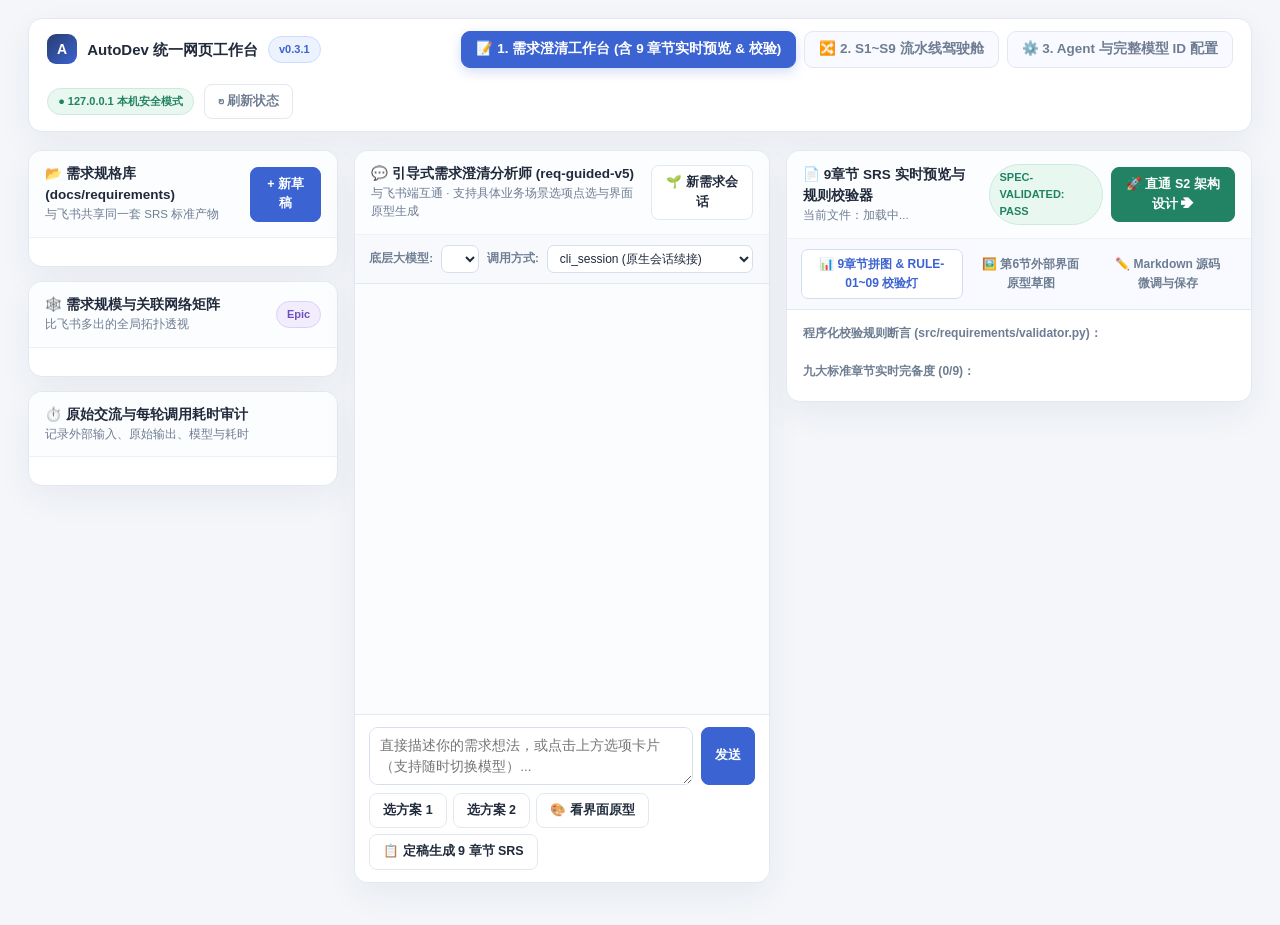
==== commit 8b619b74: "doc: 优化前统一全库文档与界面基线版本号至 v0.3.1" ====
--- a/src/web/ui.html
+++ b/src/web/ui.html
@@ -463,7 +463,7 @@
       <div class="brand">
         <span class="brand-mark">A</span>
         <span>AutoDev 统一网页工作台</span>
-        <span class="pill blue">v0.2.2</span>
+        <span class="pill blue">v0.3.1</span>
       </div>
       <div class="nav-tabs" role="tablist">
         <button class="nav-tab active" data-tab="tab-req" onclick="switchMainTab('tab-req')">
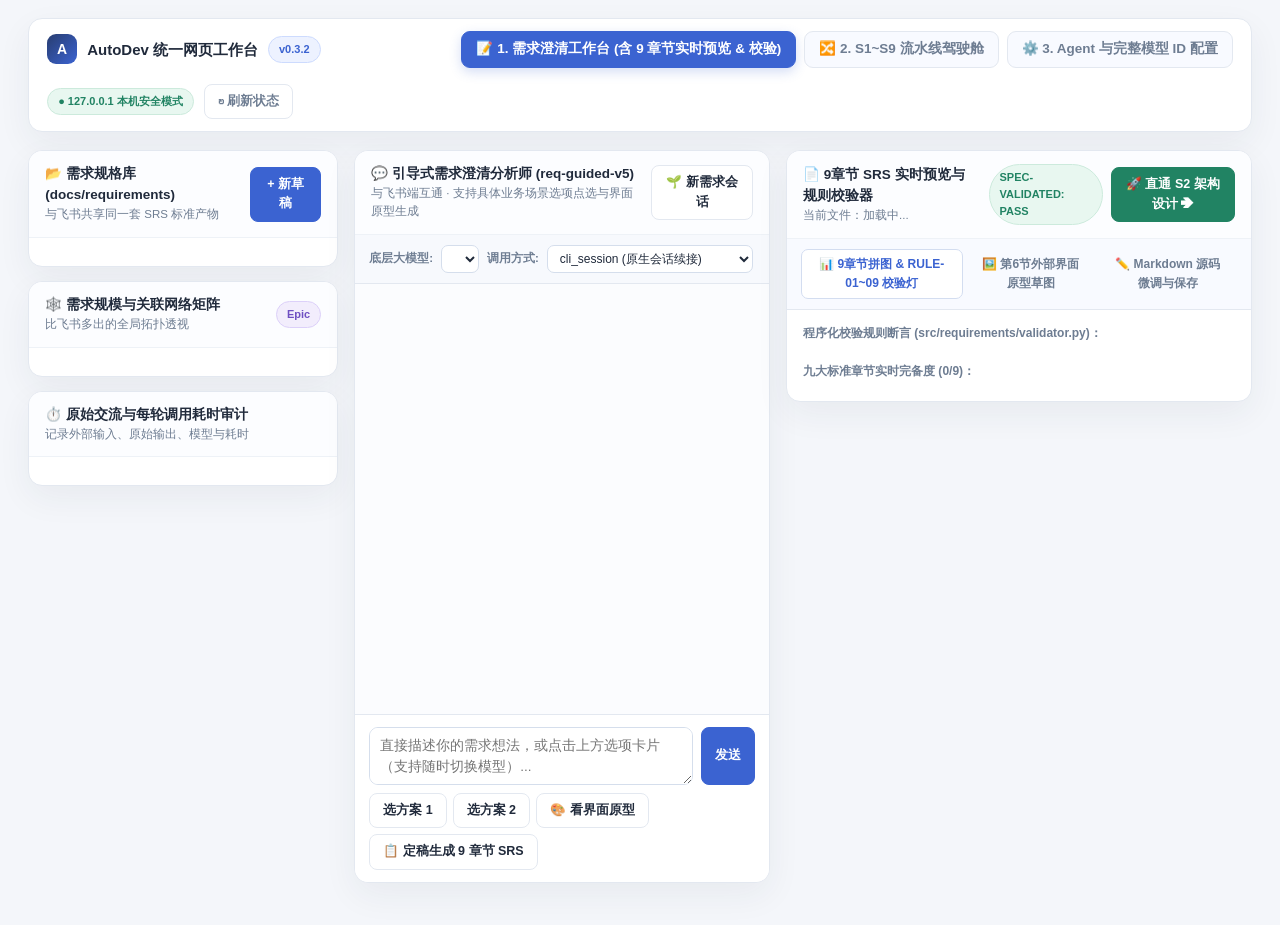
==== commit 41d8784c: "refactor: 收敛全项目重复逻辑(O1-O4)并消除文档与并发锁冲突(C1-C3) (v0.3.2)" ====
--- a/src/web/ui.html
+++ b/src/web/ui.html
@@ -463,7 +463,7 @@
       <div class="brand">
         <span class="brand-mark">A</span>
         <span>AutoDev 统一网页工作台</span>
-        <span class="pill blue">v0.3.1</span>
+        <span class="pill blue">v0.3.2</span>
       </div>
       <div class="nav-tabs" role="tablist">
         <button class="nav-tab active" data-tab="tab-req" onclick="switchMainTab('tab-req')">
@@ -1182,11 +1182,14 @@
 
       const humanPanel = document.getElementById("cockpit-human-panel");
       const humanPill = document.getElementById("human-status-pill");
+      const humanDesc = document.getElementById("human-decision-desc");
       if (st.status === "needs-human") {
         humanPanel.style.opacity = "1";
-        humanPill.textContent = `⚠️ 待决定 (${st.human && st.human.pending_decision ? st.human.pending_decision : st.stage})`;
+        humanPill.textContent = `⚠️ 待决定 (${run.wait_reason || st.stage})`;
+        humanDesc.textContent = `当前暂停原因：${run.wait_reason || '等待人工处理'}。请在下方选择处理动作（提交后写入 human/reply-K.md）：`;
       } else {
         humanPill.textContent = `当前状态: ${st.status} (仅在 needs-human 时需要提交)`;
+        humanDesc.textContent = "当流水线停在 S9 发布前确认或审查达到轮次上限时，可在此直接拍板（写入 human/reply-K.md）：";
       }
     }
 
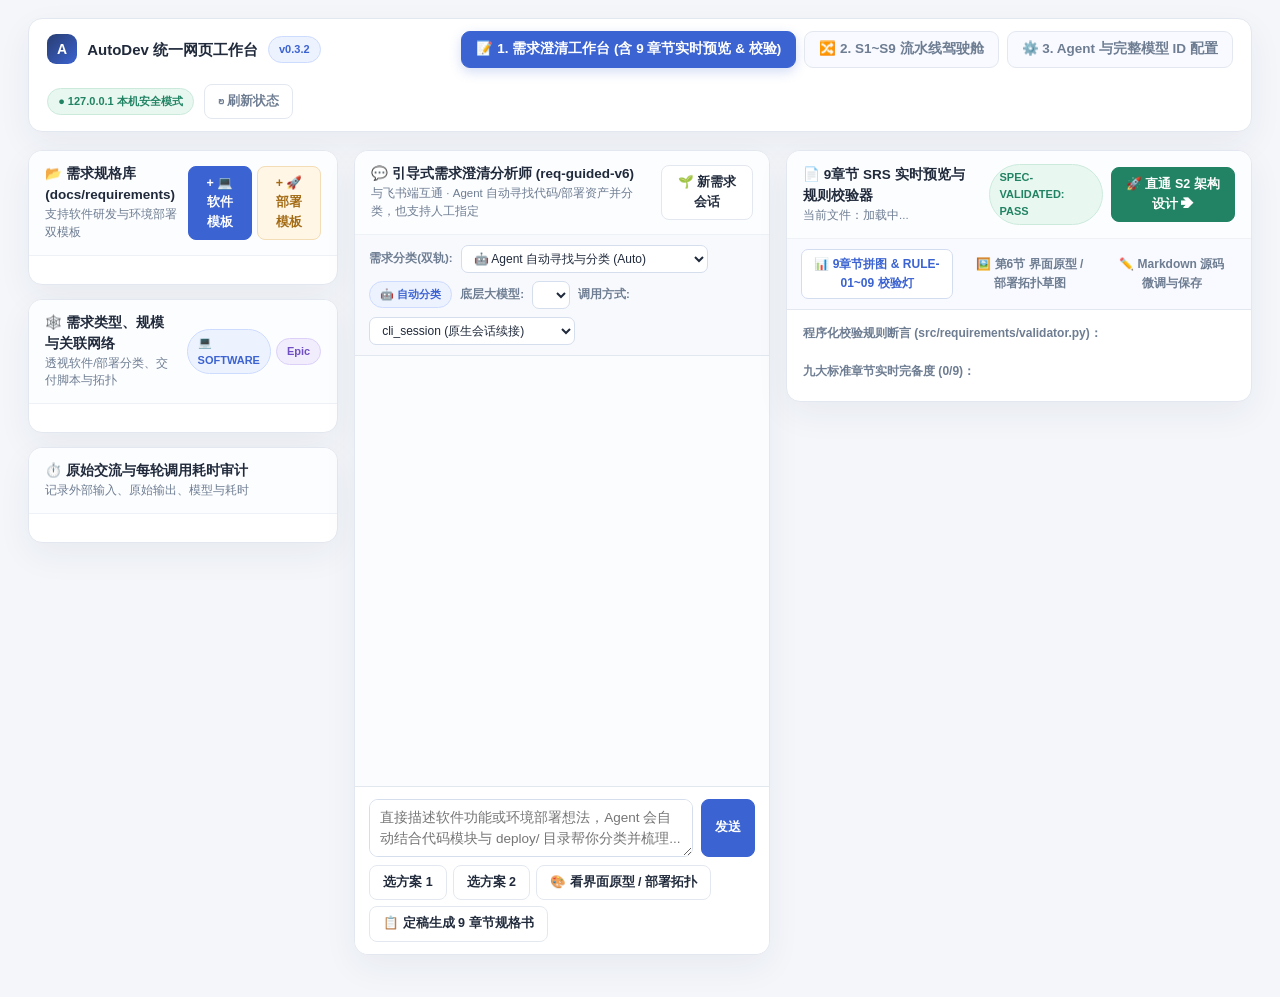
==== commit d46143ba: "feat: 需求模块支持软件/部署/混合双轨自动与人工分类及同构异核9章节模板 (v0.3.3)" ====
--- a/src/web/ui.html
+++ b/src/web/ui.html
@@ -493,9 +493,12 @@
             <div class="panel-head">
               <div>
                 <h2 class="panel-title">📂 需求规格库 (docs/requirements)</h2>
-                <div class="panel-sub">与飞书共享同一套 SRS 标准产物</div>
+                <div class="panel-sub">支持软件研发与环境部署双模板</div>
               </div>
-              <button class="btn primary" onclick="createNewSrsDraft()">+ 新草稿</button>
+              <div style="display:flex;gap:5px;">
+                <button class="btn primary" onclick="createNewSrsDraft('SOFTWARE')" title="套用偏软件功能开发 9 章节模板">+ 💻 软件模板</button>
+                <button class="btn" style="background:var(--amber-soft);color:var(--amber);border-color:#f2ddb6;" onclick="createNewSrsDraft('DEPLOYMENT')" title="套用偏环境部署与脚本工程 9 章节模板">+ 🚀 部署模板</button>
+              </div>
             </div>
             <div class="panel-body" id="srs-list-container" style="max-height:230px;overflow-y:auto;"></div>
           </section>
@@ -503,10 +506,13 @@
           <section class="panel">
             <div class="panel-head">
               <div>
-                <h2 class="panel-title">🕸️ 需求规模与关联网络矩阵</h2>
-                <div class="panel-sub">比飞书多出的全局拓扑透视</div>
+                <h2 class="panel-title">🕸️ 需求类型、规模与关联网络</h2>
+                <div class="panel-sub">透视软件/部署分类、交付脚本与拓扑</div>
               </div>
-              <span id="current-scale-badge" class="pill violet">Epic</span>
+              <div style="display:flex;gap:5px;align-items:center;">
+                <span id="current-type-badge" class="pill blue">💻 SOFTWARE</span>
+                <span id="current-scale-badge" class="pill violet">Epic</span>
+              </div>
             </div>
             <div class="panel-body" id="relations-container"></div>
           </section>
@@ -522,16 +528,24 @@
           </section>
         </div>
 
-        <!-- 中栏：引导式需求澄清对话（支持模型/调用方式独立切换、1/2 数字卡片点选） -->
+        <!-- 中栏：引导式需求澄清对话（支持模型/调用方式独立切换、Agent自动与人工双轨分类、1/2 数字卡片点选） -->
         <section class="panel">
           <div class="panel-head">
             <div>
-              <h2 class="panel-title">💬 引导式需求澄清分析师 (req-guided-v5)</h2>
-              <div class="panel-sub">与飞书端互通 · 支持具体业务场景选项点选与界面原型生成</div>
+              <h2 class="panel-title">💬 引导式需求澄清分析师 (req-guided-v6)</h2>
+              <div class="panel-sub">与飞书端互通 · Agent 自动寻找代码/部署资产并分类，也支持人工指定</div>
             </div>
             <button class="btn" onclick="sendQuickChat('/new')">🌱 新需求会话</button>
           </div>
           <div class="chat-toolbar">
+            <label style="font-size:11.5px;font-weight:700;color:var(--muted);">需求分类(双轨):</label>
+            <select id="req-type-select" onchange="changeSessionReqType(this.value)" title="默认由 Agent 自动寻找代码/部署目录分类，也可人工指定">
+              <option value="AUTO">🤖 Agent 自动寻找与分类 (Auto)</option>
+              <option value="SOFTWARE">💻 偏软件功能开发 (SOFTWARE)</option>
+              <option value="DEPLOYMENT">🚀 偏环境部署与脚本 (DEPLOYMENT)</option>
+              <option value="HYBRID">🔗 软硬一体：开发+部署 (HYBRID)</option>
+            </select>
+            <span id="session-type-status-pill" class="pill blue" title="当前会话分类结果与判定方式">🤖 自动分类</span>
             <label style="font-size:11.5px;font-weight:700;color:var(--muted);">底层大模型:</label>
             <select id="req-model-select" title="完整模型 ID 源自 config.yaml"></select>
             <label style="font-size:11.5px;font-weight:700;color:var(--muted);">调用方式:</label>
@@ -543,14 +557,14 @@
           <div class="chat-stream" id="chat-stream"></div>
           <div class="chat-input-area">
             <div class="chat-input-row">
-              <textarea id="chat-input" placeholder="直接描述你的需求想法，或点击上方选项卡片（支持随时切换模型）..."></textarea>
+              <textarea id="chat-input" placeholder="直接描述软件功能或环境部署想法，Agent 会自动结合代码模块与 deploy/ 目录帮你分类并梳理..."></textarea>
               <button class="btn primary" id="chat-send-btn" onclick="sendReqChat()">发送</button>
             </div>
             <div class="quick-actions">
               <button class="btn" onclick="sendQuickChat('1')">选方案 1</button>
               <button class="btn" onclick="sendQuickChat('2')">选方案 2</button>
-              <button class="btn" onclick="sendQuickChat('看原型')">🎨 看界面原型</button>
-              <button class="btn" onclick="sendQuickChat('定稿')">📋 定稿生成 9 章节 SRS</button>
+              <button class="btn" onclick="sendQuickChat('看原型')">🎨 看界面原型 / 部署拓扑</button>
+              <button class="btn" onclick="sendQuickChat('定稿')">📋 定稿生成 9 章节规格书</button>
             </div>
           </div>
         </section>
@@ -574,7 +588,7 @@
               📊 9章节拼图 & RULE-01~09 校验灯
             </button>
             <button class="subtab" data-sub="sub-wireframe" onclick="switchSrsSubTab('sub-wireframe')">
-              🖼️ 第6节外部界面原型草图
+              🖼️ 第6节 界面原型 / 部署拓扑草图
             </button>
             <button class="subtab" data-sub="sub-editor" onclick="switchSrsSubTab('sub-editor')">
               ✏️ Markdown 源码微调与保存
@@ -862,6 +876,13 @@
       }
     }
 
+    const REQ_TYPE_META = {
+      SOFTWARE: { label: "💻 SOFTWARE", pill: "blue", desc: "偏软件功能开发" },
+      DEPLOYMENT: { label: "🚀 DEPLOYMENT", pill: "amber", desc: "偏环境部署工程" },
+      HYBRID: { label: "🔗 HYBRID", pill: "violet", desc: "软硬一体(开发+部署)" },
+      AUTO: { label: "🤖 AUTO", pill: "blue", desc: "Agent自动分类" }
+    };
+
     function renderModelSelectors() {
       const sel = document.getElementById("req-model-select");
       const currAgent = STATE.session.agent || "claude-sonnet";
@@ -869,23 +890,63 @@
         `<option value="${m.name}" ${m.name === currAgent ? "selected" : ""}>${m.name} → ${m.full_model_id} (${m.vendor})</option>`
       ).join("");
       document.getElementById("req-mode-select").value = STATE.session.mode || "cli_session";
+
+      const reqType = STATE.session.req_type || "AUTO";
+      const reqSource = STATE.session.req_type_source || "auto";
+      const reqReason = STATE.session.req_type_reason || "";
+      const typeSelect = document.getElementById("req-type-select");
+      if (typeSelect) {
+        typeSelect.value = reqSource === "manual" ? reqType : "AUTO";
+      }
+      const statusPill = document.getElementById("session-type-status-pill");
+      if (statusPill) {
+        const prefix = reqSource === "manual" ? "👤 人工指定" : "🤖 Agent自动识别";
+        const shownType = reqType === "AUTO" ? "待识别" : reqType;
+        statusPill.className = `pill ${reqType === "DEPLOYMENT" ? "amber" : (reqType === "HYBRID" ? "violet" : "blue")}`;
+        statusPill.textContent = `${prefix}: ${shownType}`;
+        statusPill.title = reqReason || `${prefix}: ${shownType}`;
+      }
+    }
+
+    async function changeSessionReqType(val) {
+      try {
+        const res = await fetch("/api/req/type", {
+          method: "POST",
+          headers: { "Content-Type": "application/json" },
+          body: JSON.stringify({ req_type: val })
+        });
+        const data = await res.json();
+        if (data.ok) {
+          STATE.session = data.session || STATE.session;
+          renderModelSelectors();
+          showToast(`🧭 需求类型模式已更新: ${data.req_type_reason || data.req_type}`);
+        }
+      } catch (e) {
+        showToast("更新需求类型失败: " + e.message, true);
+      }
     }
 
     function renderSrsList() {
       const box = document.getElementById("srs-list-container");
       if (!STATE.srsList.length) {
-        box.innerHTML = `<div style="color:var(--muted);font-size:12px;">暂无定稿文档，可在中间对话或点击【+ 新草稿】创建。</div>`;
+        box.innerHTML = `<div style="color:var(--muted);font-size:12px;">暂无定稿文档，可在中间对话或点击【+ 软件模板 / + 部署模板】创建。</div>`;
         return;
       }
-      box.innerHTML = STATE.srsList.map(item => `
-        <div class="srs-item ${item.filename === STATE.currentSrsFile ? 'selected' : ''}" onclick="loadSrsDocument('${item.filename}')">
-          <div class="srs-item-title">${item.title}</div>
-          <div class="srs-item-meta">
-            <span>${item.filename}</span>
-            <span class="pill ${item.is_valid ? 'green' : 'amber'}">${item.is_valid ? 'PASS 9/9' : item.sections_ready + '/9'}</span>
-          </div>
-        </div>
-      `).join("");
+      box.innerHTML = STATE.srsList.map(item => {
+        const tm = REQ_TYPE_META[item.req_type] || REQ_TYPE_META.SOFTWARE;
+        return `
+          <div class="srs-item ${item.filename === STATE.currentSrsFile ? 'selected' : ''}" onclick="loadSrsDocument('${item.filename}')">
+            <div class="srs-item-title">${item.title}</div>
+            <div class="srs-item-meta">
+              <span>${item.filename}</span>
+              <span style="display:flex;gap:4px;">
+                <span class="pill ${tm.pill}">${tm.label}</span>
+                <span class="pill ${item.is_valid ? 'green' : 'amber'}">${item.is_valid ? 'PASS 9/9' : item.sections_ready + '/9'}</span>
+              </span>
+            </div>
+          </div>
+        `;
+      }).join("");
     }
 
     async function loadSrsDocument(filename) {
@@ -904,8 +965,10 @@
     }
 
     function renderSrsValidationView(filename, v) {
-      document.getElementById("preview-doc-title").textContent = `📄 ${v.metadata.title || '软件需求规格说明书'}`;
-      document.getElementById("preview-doc-filename").textContent = `当前文件：docs/requirements/${filename}`;
+      const rtype = v.req_type || "SOFTWARE";
+      const tm = REQ_TYPE_META[rtype] || REQ_TYPE_META.SOFTWARE;
+      document.getElementById("preview-doc-title").textContent = `📄 [${tm.label}] ${v.metadata.title || '软件需求规格说明书'}`;
+      document.getElementById("preview-doc-filename").textContent = `当前文件：docs/requirements/${filename} · 交付分类：${tm.desc}`;
 
       const badge = document.getElementById("srs-valid-badge");
       const btn = document.getElementById("handoff-s2-btn");
@@ -919,15 +982,25 @@
         btn.disabled = true;
       }
 
+      const typeBadge = document.getElementById("current-type-badge");
+      if (typeBadge) {
+        typeBadge.className = `pill ${tm.pill}`;
+        typeBadge.textContent = tm.label;
+      }
       document.getElementById("current-scale-badge").textContent = v.scale || "未标定";
       const relBox = document.getElementById("relations-container");
+      let relHtml = "";
+      if (v.deliverables && v.deliverables.length) {
+        relHtml += `<div class="rel-card" style="background:var(--amber-soft);border-color:#f2ddb6;"><span class="rel-type" style="color:var(--amber);">脚本/配置交付物:</span><span>${v.deliverables.map(d => '<code>' + escapeHtml(d) + '</code>').join(', ')}</span></div>`;
+      }
       if (!v.relations || !v.relations.length) {
-        relBox.innerHTML = `<div style="color:var(--muted);font-size:12px;">未声明外部需求关联</div>`;
+        relHtml += `<div style="color:var(--muted);font-size:12px;">未声明外部需求关联</div>`;
       } else {
-        relBox.innerHTML = v.relations.map(r => `
-          <div class="rel-card"><span class="rel-type">${r.type}:</span><span>${r.target}</span></div>
+        relHtml += v.relations.map(r => `
+          <div class="rel-card"><span class="rel-type">${r.type}:</span><span>${escapeHtml(r.target)}</span></div>
         `).join("");
       }
+      relBox.innerHTML = relHtml;
 
       document.getElementById("rules-grid").innerHTML = (v.rules || []).map(r => `
         <div class="rule-item ${r.passed ? 'pass' : 'fail'}" title="${(r.errors || []).join('; ')}">
@@ -1003,11 +1076,12 @@
       if (!text) return;
       const agent = document.getElementById("req-model-select").value;
       const mode = document.getElementById("req-mode-select").value;
+      const reqType = document.getElementById("req-type-select").value;
       const btn = document.getElementById("chat-send-btn");
 
       const stream = document.getElementById("chat-stream");
       stream.innerHTML += `<div class="msg user">${escapeHtml(text)}</div>`;
-      stream.innerHTML += `<div class="msg assistant" id="pending-msg">⏳ 正在调用 ${agent} (${mode}) 分析项目上下文与需求拼图...</div>`;
+      stream.innerHTML += `<div class="msg assistant" id="pending-msg">⏳ 正在调用 ${agent} (${mode}) 分析项目代码/部署上下文与需求拼图...</div>`;
       stream.scrollTop = stream.scrollHeight;
       input.value = "";
       btn.disabled = true;
@@ -1016,7 +1090,7 @@
         const res = await fetch("/api/req/chat", {
           method: "POST",
           headers: { "Content-Type": "application/json" },
-          body: JSON.stringify({ message: text, agent, mode })
+          body: JSON.stringify({ message: text, agent, mode, req_type: reqType })
         });
         const data = await res.json();
         const pending = document.getElementById("pending-msg");
@@ -1048,9 +1122,21 @@
       }
     }
 
-    function createNewSrsDraft() {
+    async function createNewSrsDraft(reqType = "SOFTWARE") {
+      try {
+        const res = await fetch(`/api/srs/template?type=${encodeURIComponent(reqType)}`);
+        const data = await res.json();
+        if (data.ok) {
+          document.getElementById("editor-filename").value = data.filename;
+          document.getElementById("srs-markdown-editor").value = data.content;
+          renderSrsValidationView(data.filename, data.validation);
+          switchSrsSubTab("sub-editor");
+          showToast(`📄 已生成 ${reqType} 标准 9 章节模板（${data.filename}），可直接编辑或点击【保存并落盘】。`);
+          return;
+        }
+      } catch (e) {}
       const ts = new Date().toISOString().slice(0, 10).replace(/-/g, "");
-      const fname = `REQ-CUSTOM-NEW-${ts}.md`;
+      const fname = reqType === "DEPLOYMENT" ? `REQ-DEPLOY-NEW-${ts}.md` : `REQ-SOFT-NEW-${ts}.md`;
       document.getElementById("editor-filename").value = fname;
       switchSrsSubTab("sub-editor");
       showToast("已在编辑器准备新文件名，修改后点击【保存并落盘】即可。");
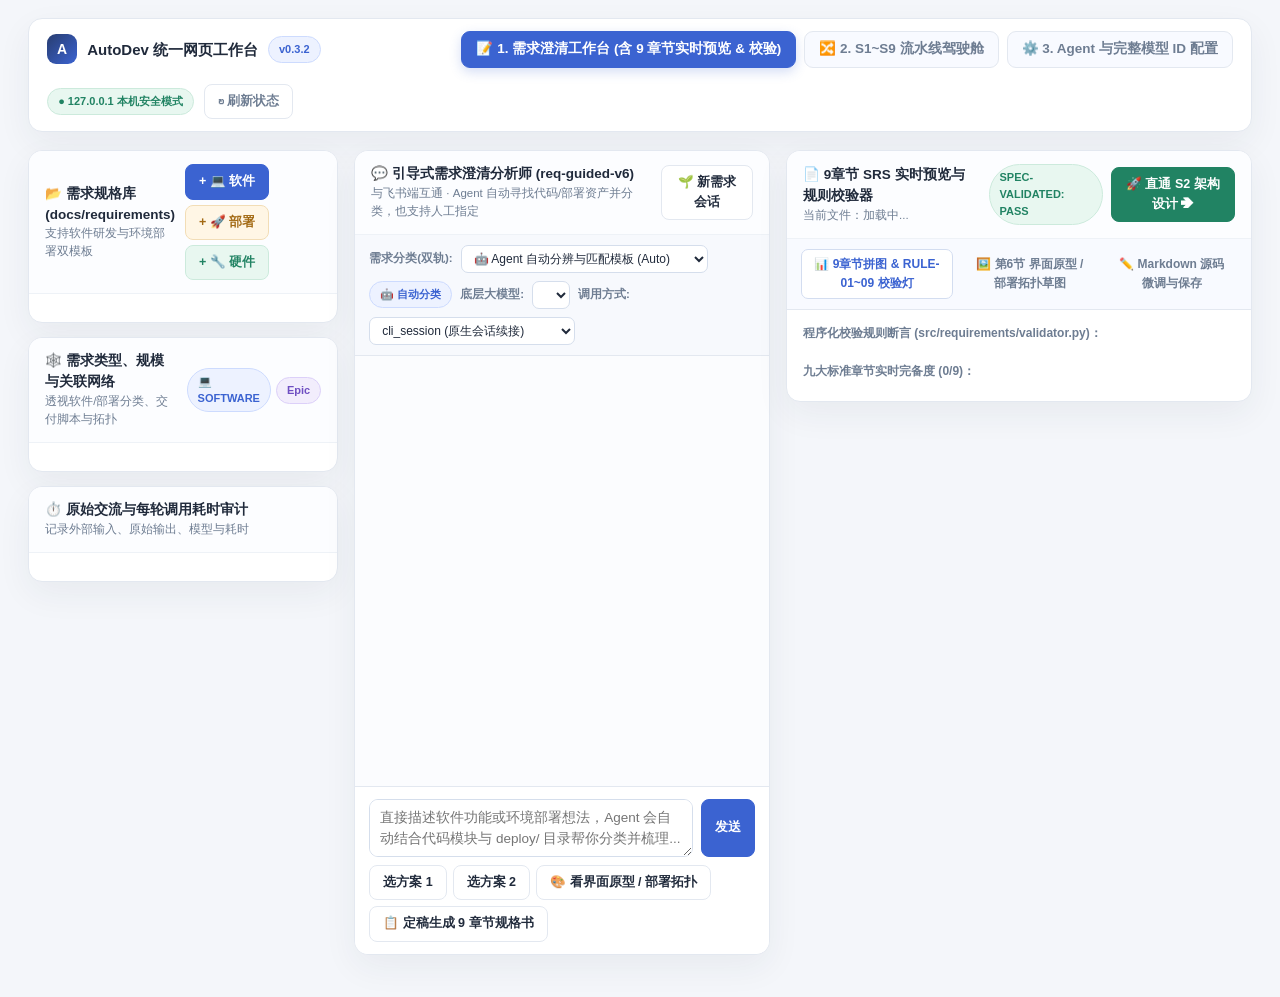
==== commit f15834a8: "feat: 支持用户长内容自动分辨软件/部署/硬件类别并按专属分类模板完成" ====
--- a/src/web/ui.html
+++ b/src/web/ui.html
@@ -495,9 +495,10 @@
                 <h2 class="panel-title">📂 需求规格库 (docs/requirements)</h2>
                 <div class="panel-sub">支持软件研发与环境部署双模板</div>
               </div>
-              <div style="display:flex;gap:5px;">
-                <button class="btn primary" onclick="createNewSrsDraft('SOFTWARE')" title="套用偏软件功能开发 9 章节模板">+ 💻 软件模板</button>
-                <button class="btn" style="background:var(--amber-soft);color:var(--amber);border-color:#f2ddb6;" onclick="createNewSrsDraft('DEPLOYMENT')" title="套用偏环境部署与脚本工程 9 章节模板">+ 🚀 部署模板</button>
+              <div style="display:flex;gap:5px;flex-wrap:wrap;">
+                <button class="btn primary" onclick="createNewSrsDraft('SOFTWARE')" title="套用偏软件功能开发 9 章节模板">+ 💻 软件</button>
+                <button class="btn" style="background:var(--amber-soft);color:var(--amber);border-color:#f2ddb6;" onclick="createNewSrsDraft('DEPLOYMENT')" title="套用偏环境部署与脚本工程 9 章节模板">+ 🚀 部署</button>
+                <button class="btn" style="background:var(--green-soft);color:var(--green);border-color:#cceadc;" onclick="createNewSrsDraft('HARDWARE')" title="套用偏硬件与设备接入工程 9 章节模板">+ 🔧 硬件</button>
               </div>
             </div>
             <div class="panel-body" id="srs-list-container" style="max-height:230px;overflow-y:auto;"></div>
@@ -539,11 +540,12 @@
           </div>
           <div class="chat-toolbar">
             <label style="font-size:11.5px;font-weight:700;color:var(--muted);">需求分类(双轨):</label>
-            <select id="req-type-select" onchange="changeSessionReqType(this.value)" title="默认由 Agent 自动寻找代码/部署目录分类，也可人工指定">
-              <option value="AUTO">🤖 Agent 自动寻找与分类 (Auto)</option>
+            <select id="req-type-select" onchange="changeSessionReqType(this.value)" title="默认由 Agent 自动分辨软件/部署/硬件并匹配模板，也可人工指定">
+              <option value="AUTO">🤖 Agent 自动分辨与匹配模板 (Auto)</option>
               <option value="SOFTWARE">💻 偏软件功能开发 (SOFTWARE)</option>
               <option value="DEPLOYMENT">🚀 偏环境部署与脚本 (DEPLOYMENT)</option>
-              <option value="HYBRID">🔗 软硬一体：开发+部署 (HYBRID)</option>
+              <option value="HARDWARE">🔧 偏硬件与设备接入 (HARDWARE)</option>
+              <option value="HYBRID">🔗 跨类复合：软/硬/部署 (HYBRID)</option>
             </select>
             <span id="session-type-status-pill" class="pill blue" title="当前会话分类结果与判定方式">🤖 自动分类</span>
             <label style="font-size:11.5px;font-weight:700;color:var(--muted);">底层大模型:</label>
@@ -879,7 +881,8 @@
     const REQ_TYPE_META = {
       SOFTWARE: { label: "💻 SOFTWARE", pill: "blue", desc: "偏软件功能开发" },
       DEPLOYMENT: { label: "🚀 DEPLOYMENT", pill: "amber", desc: "偏环境部署工程" },
-      HYBRID: { label: "🔗 HYBRID", pill: "violet", desc: "软硬一体(开发+部署)" },
+      HARDWARE: { label: "🔧 HARDWARE", pill: "green", desc: "偏硬件与设备接入工程" },
+      HYBRID: { label: "🔗 HYBRID", pill: "violet", desc: "跨类复合(软/硬/部署)" },
       AUTO: { label: "🤖 AUTO", pill: "blue", desc: "Agent自动分类" }
     };
 
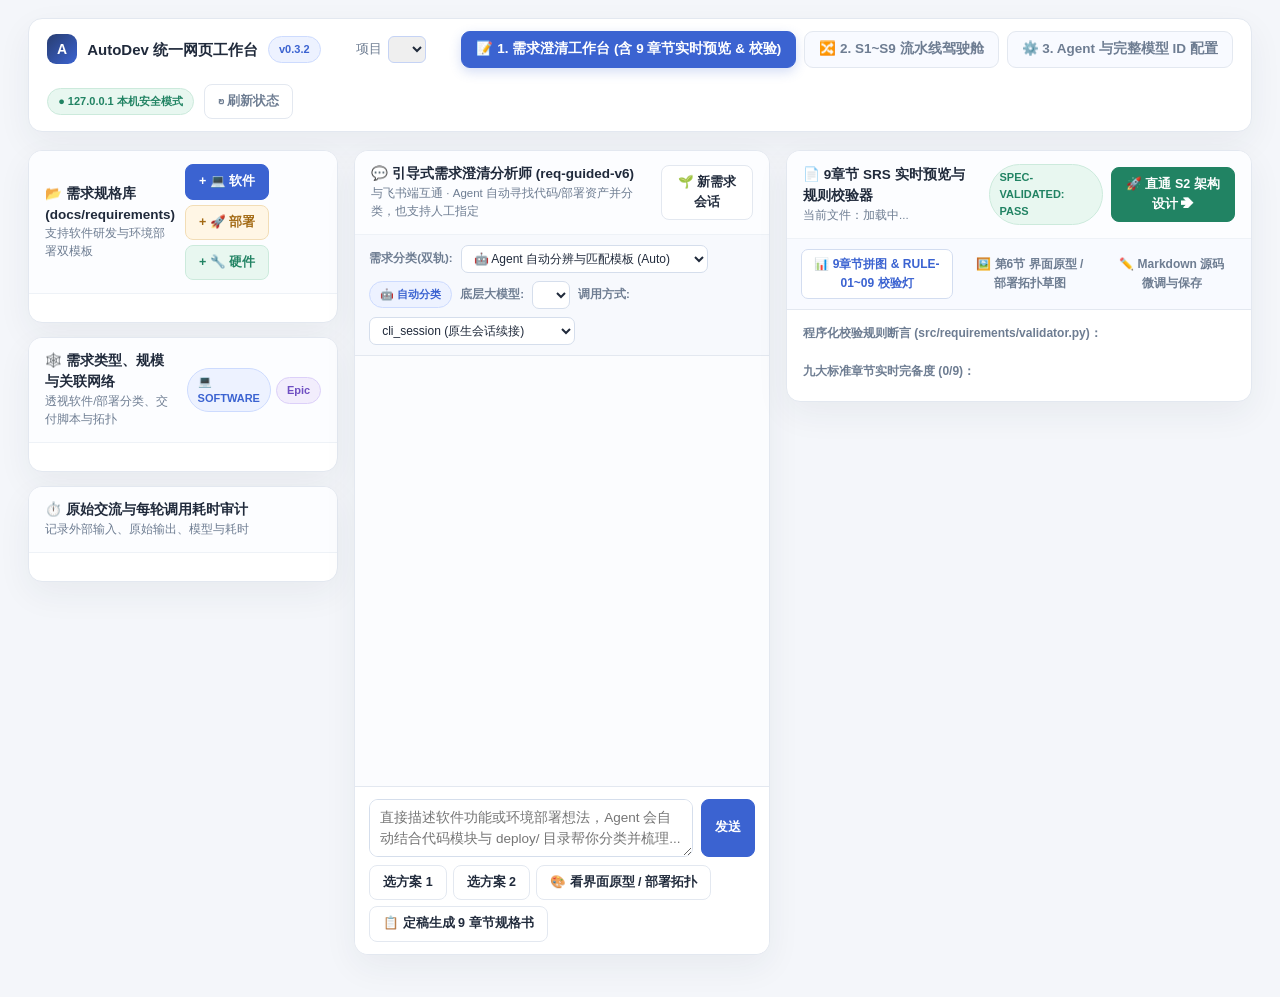
==== commit dde21ac4: "feat: 网页顶栏增加项目选择，运行列表与交接按所选项目过滤 - api.list_projects 读取 config.yaml 的 projects（名称与仓库路径） - 概览接口返回 proj" ====
--- a/src/web/ui.html
+++ b/src/web/ui.html
@@ -62,6 +62,8 @@
       font-weight: 800;
     }
     .nav-tabs { display: flex; gap: 8px; flex-wrap: wrap; }
+    .project-picker { display: flex; align-items: center; gap: 6px; font-size: 13px; }
+    .project-picker select { padding: 4px 8px; border-radius: 6px; border: 1px solid #c5d3f5; }
     .nav-tab {
       border: 1px solid var(--line);
       background: #f8faff;
@@ -465,6 +467,10 @@
         <span>AutoDev 统一网页工作台</span>
         <span class="pill blue">v0.3.2</span>
       </div>
+      <label class="project-picker">
+        <span style="color:var(--muted);">项目</span>
+        <select id="project-select" aria-label="当前项目" onchange="switchProject(this.value)"></select>
+      </label>
       <div class="nav-tabs" role="tablist">
         <button class="nav-tab active" data-tab="tab-req" onclick="switchMainTab('tab-req')">
           📝 1. 需求澄清工作台 (含 9 章节实时预览 & 校验)
@@ -803,6 +809,9 @@
     };
 
     let STATE = {
+      // scope 预留层级：目前只有 project；后续模块/功能/任务按阶段加入时在此扩展，不改接口形状
+      scope: { project: localStorage.getItem("autodev.project") || "" },
+      projects: [],
       srsList: [],
       runs: [],
       models: [],
@@ -843,12 +852,37 @@
       });
     }
 
+    function renderProjectPicker() {
+      const sel = document.getElementById("project-select");
+      if (!STATE.projects.length) {
+        sel.innerHTML = `<option value="">未登记项目</option>`;
+        sel.disabled = true;
+        return;
+      }
+      sel.disabled = false;
+      sel.innerHTML = STATE.projects.map(p =>
+        `<option value="${p.name}" ${p.name === STATE.scope.project ? "selected" : ""} title="${p.repo}">${p.name}</option>`
+      ).join("");
+    }
+
+    async function switchProject(name) {
+      STATE.scope.project = name;
+      localStorage.setItem("autodev.project", name);
+      STATE.currentRunId = null;
+      await refreshOverview();
+    }
+
     async function refreshOverview() {
       const res = await fetch("/api/overview");
       const data = await res.json();
       if (!data.ok) return;
       STATE.srsList = data.srs_list || [];
-      STATE.runs = data.runs || [];
+      STATE.projects = data.projects || [];
+      if (!STATE.projects.some(p => p.name === STATE.scope.project)) {
+        STATE.scope.project = STATE.projects[0] ? STATE.projects[0].name : "";
+      }
+      renderProjectPicker();
+      STATE.runs = (data.runs || []).filter(r => r.project === STATE.scope.project);
       STATE.models = data.models || [];
       STATE.session = data.session || {};
       STATE.auditLog = data.audit_log || [];
@@ -1185,7 +1219,7 @@
       const res = await fetch("/api/srs/handoff", {
         method: "POST",
         headers: { "Content-Type": "application/json" },
-        body: JSON.stringify({ filename: STATE.currentSrsFile, project: "autodev" })
+        body: JSON.stringify({ filename: STATE.currentSrsFile, project: STATE.scope.project })
       });
       const data = await res.json();
       if (!data.ok) {
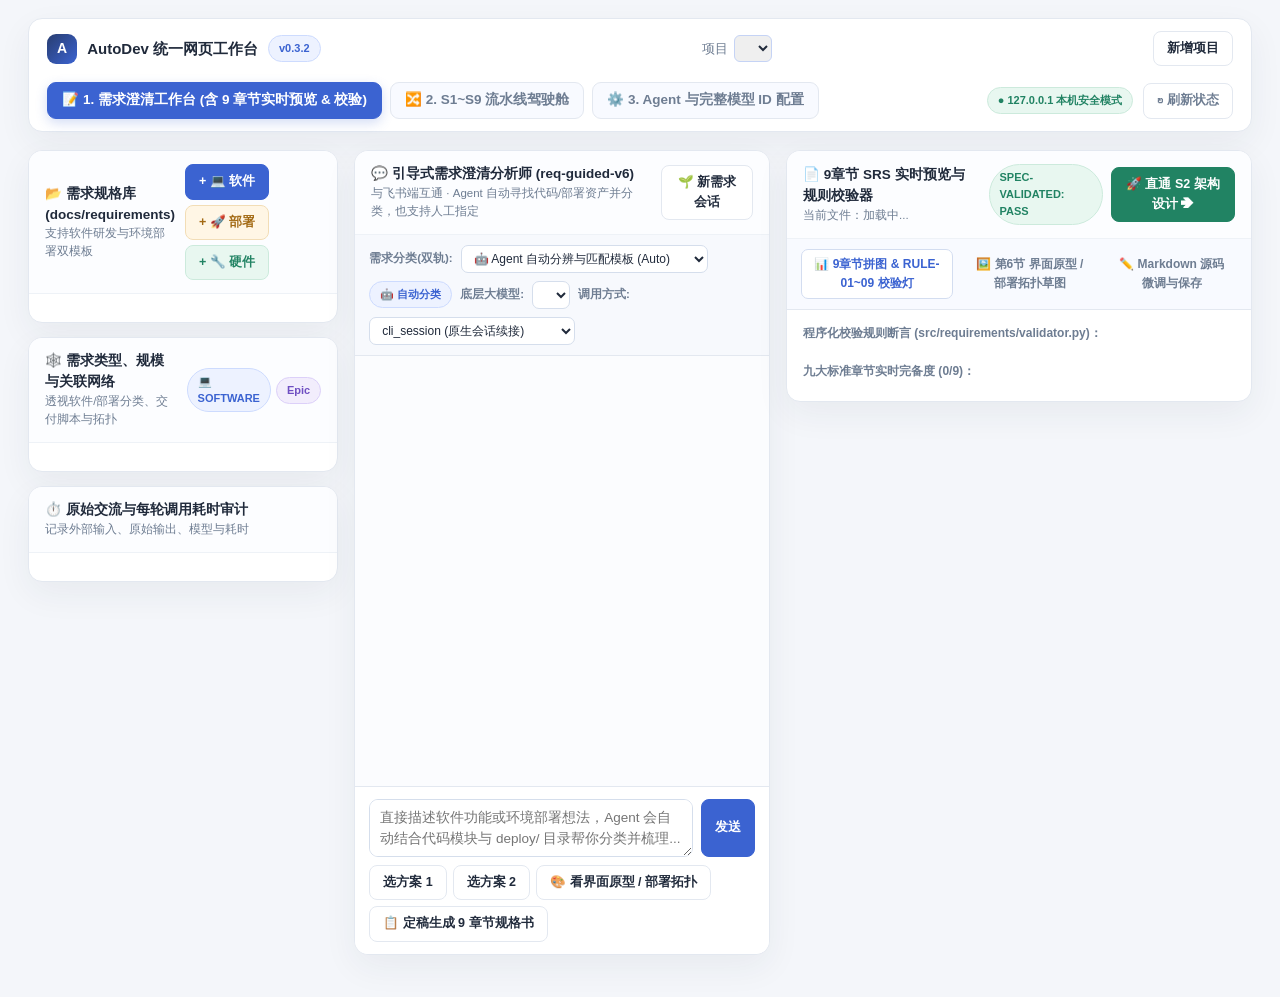
==== commit 5f1ecc1b: "feat: 项目登记（网页与飞书共用，非 Git 目录先询问）" ====
--- a/src/web/ui.html
+++ b/src/web/ui.html
@@ -471,6 +471,7 @@
         <span style="color:var(--muted);">项目</span>
         <select id="project-select" aria-label="当前项目" onchange="switchProject(this.value)"></select>
       </label>
+      <button class="btn" onclick="addProject()">新增项目</button>
       <div class="nav-tabs" role="tablist">
         <button class="nav-tab active" data-tab="tab-req" onclick="switchMainTab('tab-req')">
           📝 1. 需求澄清工作台 (含 9 章节实时预览 & 校验)
@@ -872,6 +873,25 @@
       await refreshOverview();
     }
 
+    async function addProject() {
+      const name = prompt("项目名称（字母、数字、-、_，最长 64 字符）");
+      if (name === null) return;
+      const path = prompt("项目目录路径（支持 ~）");
+      if (path === null) return;
+      const submit = async init_git => fetch("/api/projects", {
+        method: "POST",
+        headers: { "Content-Type": "application/json" },
+        body: JSON.stringify({ name, path, init_git, expected_hash: STATE.config?.version_hash })
+      }).then(r => r.json());
+      let result = await submit(false);
+      if (result.status === "needs_init") {
+        if (!confirm("该目录不是 Git 仓库，是否执行 git init 并登记？")) return;
+        result = await submit(true);
+      }
+      if (!result.ok) { alert(result.error || "项目登记失败"); return; }
+      await switchProject(name.trim());
+    }
+
     async function refreshOverview() {
       const res = await fetch("/api/overview");
       const data = await res.json();
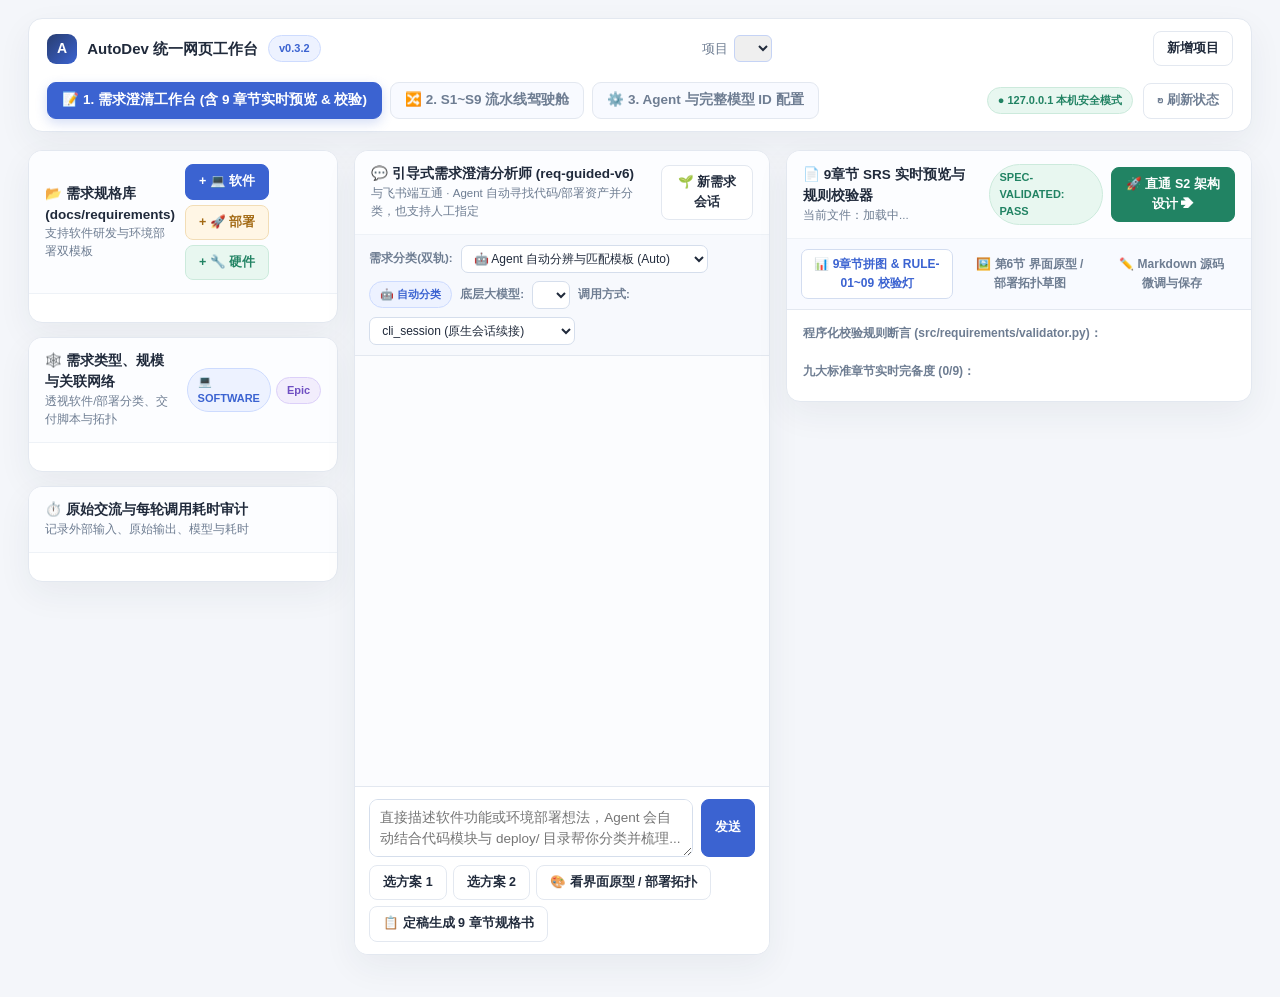
==== commit ac9f5216: "feat: 登记项目时目录不存在则先询问，同意后本地新建并初始化 Git - register_project：路径不存在不再报错；未同意返回 needs_init 且 missing=true，不建" ====
--- a/src/web/ui.html
+++ b/src/web/ui.html
@@ -885,7 +885,7 @@
       }).then(r => r.json());
       let result = await submit(false);
       if (result.status === "needs_init") {
-        if (!confirm("该目录不是 Git 仓库，是否执行 git init 并登记？")) return;
+        if (!confirm(result.missing ? "该目录不存在，是否在本地新建并执行 git init 后登记？" : "该目录不是 Git 仓库，是否执行 git init 并登记？")) return;
         result = await submit(true);
       }
       if (!result.ok) { alert(result.error || "项目登记失败"); return; }
